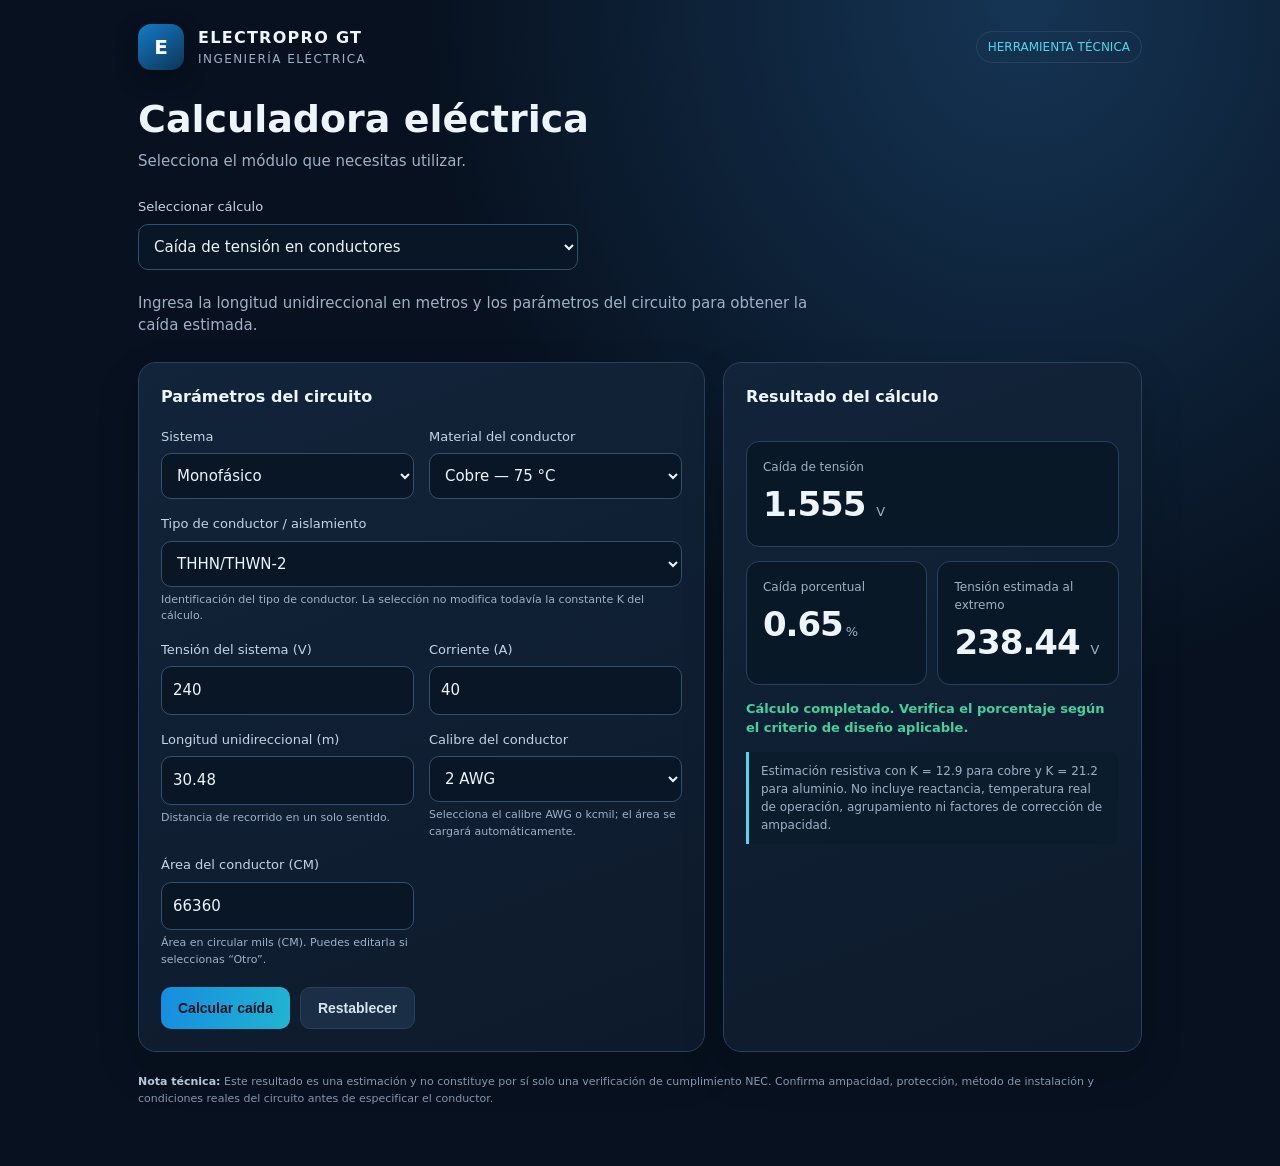
==== web/index.html @ 575836c8 "Add ampacity correction calculator for ambient temperature and conductor grouping" ====
<!doctype html>
<html lang="es">
<head>
<meta charset="utf-8"><meta name="viewport" content="width=device-width,initial-scale=1">
<meta name="theme-color" content="#071426"><meta name="description" content="ElectroPro GT — cálculo de caída de tensión en conductores eléctricos.">
<title>ElectroPro GT | Conductores</title>
<style>
:root{color-scheme:dark;--bg:#07111f;--panel:#101f32;--panel2:#142740;--line:#29415c;--text:#edf4fb;--muted:#9eb1c7;--blue:#35a7ff;--cyan:#55d5e8;--green:#43d19e;--warn:#ffc66d}
*{box-sizing:border-box}body{margin:0;background:radial-gradient(ellipse at 80% 0%,#153454 0%,transparent 42%),var(--bg);color:var(--text);font:15px/1.5 system-ui,-apple-system,Segoe UI,Roboto,Arial,sans-serif}
.wrap{max-width:1040px;margin:auto;padding:24px 18px 48px}.top{display:flex;align-items:center;gap:14px;margin-bottom:28px}.logo{width:46px;height:46px;border-radius:13px;background:linear-gradient(145deg,#147bc4,#0d3559);display:grid;place-items:center;font-weight:900;font-size:20px;color:white;box-shadow:0 8px 25px #0005}.brand{font-weight:800;letter-spacing:.08em;font-size:16px}.subbrand{color:var(--muted);font-size:12px;letter-spacing:.12em}.tag{margin-left:auto;border:1px solid var(--line);border-radius:999px;padding:6px 11px;color:var(--cyan);font-size:12px}
h1{font-size:clamp(27px,4vw,38px);line-height:1.12;margin:0 0 9px}.intro{color:var(--muted);max-width:680px;margin:0 0 25px}.layout{display:grid;grid-template-columns:1.15fr .85fr;gap:18px}.card{background:linear-gradient(160deg,#12243a,#0d1a2b);border:1px solid var(--line);border-radius:18px;padding:22px;box-shadow:0 18px 45px #0002}.card h2{font-size:16px;margin:0 0 18px}.fields{display:grid;grid-template-columns:1fr 1fr;gap:15px}.field{min-width:0}.field.full{grid-column:1/-1}label{display:block;color:#c5d4e4;font-size:13px;margin:0 0 7px}input,select{width:100%;background:#081626;color:var(--text);border:1px solid #34506c;border-radius:10px;padding:12px 11px;font:inherit;outline:none}input:focus,select:focus{border-color:var(--blue);box-shadow:0 0 0 3px #35a7ff22}.hint{font-size:11px;color:var(--muted);margin-top:5px}.actions{display:flex;gap:10px;margin-top:19px;flex-wrap:wrap}button{border:0;border-radius:10px;padding:12px 17px;font-weight:750;font-size:14px;cursor:pointer}.primary{background:linear-gradient(100deg,#168de0,#20b5d1);color:#031321}.secondary{background:#1a2e45;color:#d7e5f3;border:1px solid var(--line)}.result{display:flex;flex-direction:column;gap:14px}.metric{background:#091827;border:1px solid var(--line);border-radius:13px;padding:16px}.metric .k{font-size:12px;color:var(--muted)}.metric .v{font-size:clamp(25px,4vw,34px);font-weight:800;letter-spacing:-.03em;margin-top:3px}.metric .unit{font-size:13px;color:var(--muted);font-weight:500}.split{display:grid;grid-template-columns:1fr 1fr;gap:10px}.note{border-left:3px solid var(--cyan);padding:10px 12px;background:#0b1c2d;border-radius:0 9px 9px 0;color:var(--muted);font-size:12px}.status{font-size:13px;color:var(--green);font-weight:700}.status.warn{color:var(--warn)}.foot{margin-top:22px;color:#8298b0;font-size:11px}.foot strong{color:#b6c9dc}.hidden{display:none}
@media(max-width:760px){.layout{grid-template-columns:1fr}.wrap{padding:18px 14px 36px}.card{padding:18px}.tag{font-size:10px}.fields{gap:12px}}
@media(max-width:420px){.fields{grid-template-columns:1fr}.field.full{grid-column:auto}.tag{display:none}}
</style>
</head>
<body><main class="wrap">
<header class="top"><div class="logo">E</div><div><div class="brand">ELECTROPRO GT</div><div class="subbrand">INGENIERÍA ELÉCTRICA</div></div><div class="tag">HERRAMIENTA TÉCNICA</div></header>
<h1>Calculadora eléctrica</h1><p class="intro">Selecciona el módulo que necesitas utilizar.</p>
<div class="field" style="max-width:440px;margin:0 0 22px"><label for="calculatorMenu">Seleccionar cálculo</label><select id="calculatorMenu"><option value="voltage">Caída de tensión en conductores</option><option value="power">Cálculo de potencia y corriente</option><option value="ampacity">Capacidad de corriente del conductor</option><option value="correction">Corrección de ampacidad</option></select></div>
<div id="voltagePanel">
<p class="intro">Ingresa la longitud unidireccional en metros y los parámetros del circuito para obtener la caída estimada.</p>
<div class="layout">
<section class="card"><h2>Parámetros del circuito</h2>
<div class="fields">
<div class="field"><label for="system">Sistema</label><select id="system"><option value="1">Monofásico</option><option value="3">Trifásico</option></select></div>
<div class="field"><label for="material">Material del conductor</label><select id="material"><option value="12.9">Cobre — 75 °C</option><option value="21.2">Aluminio — 75 °C</option></select></div>
<div class="field full"><label for="conductorType">Tipo de conductor / aislamiento</label><select id="conductorType"><option value="THHN/THWN-2">THHN/THWN-2</option><option value="XHHW-2">XHHW-2</option><option value="RHW-2">RHW-2</option><option value="USE-2">USE-2</option><option value="TW">TW</option><option value="Otro">Otro</option></select><div class="hint">Identificación del tipo de conductor. La selección no modifica todavía la constante K del cálculo.</div></div>
<div class="field"><label for="voltage">Tensión del sistema (V)</label><input id="voltage" type="number" min="1" step="any" value="240"></div>
<div class="field"><label for="current">Corriente (A)</label><input id="current" type="number" min="0" step="any" value="40"></div>
<div class="field"><label for="length">Longitud unidireccional (m)</label><input id="length" type="number" min="0" step="any" value="30.48"><div class="hint">Distancia de recorrido en un solo sentido.</div></div>
<div class="field"><label for="gauge">Calibre del conductor</label><select id="gauge">
<option value="4110">14 AWG</option><option value="6530">12 AWG</option><option value="10380">10 AWG</option><option value="16510">8 AWG</option><option value="26240">6 AWG</option><option value="41740">4 AWG</option><option value="52620">3 AWG</option><option value="66360" selected>2 AWG</option><option value="83690">1 AWG</option><option value="105600">1/0 AWG</option><option value="133100">2/0 AWG</option><option value="167800">3/0 AWG</option><option value="211600">4/0 AWG</option><option value="250000">250 kcmil</option><option value="300000">300 kcmil</option><option value="350000">350 kcmil</option><option value="400000">400 kcmil</option><option value="500000">500 kcmil</option><option value="600000">600 kcmil</option><option value="700000">700 kcmil</option><option value="750000">750 kcmil</option><option value="800000">800 kcmil</option><option value="900000">900 kcmil</option><option value="1000000">1000 kcmil</option><option value="custom">Otro / ingresar área manualmente</option>
</select><div class="hint">Selecciona el calibre AWG o kcmil; el área se cargará automáticamente.</div></div>
<div class="field"><label for="area">Área del conductor (CM)</label><input id="area" type="number" min="1" step="any" value="66360"><div class="hint">Área en circular mils (CM). Puedes editarla si seleccionas “Otro”.</div></div>
</div><div class="actions"><button class="primary" id="calc">Calcular caída</button><button class="secondary" id="reset">Restablecer</button></div>
</section>
<aside class="card result"><h2>Resultado del cálculo</h2>
<div class="metric"><div class="k">Caída de tensión</div><div class="v" id="drop">— <span class="unit">V</span></div></div>
<div class="split"><div class="metric"><div class="k">Caída porcentual</div><div class="v" id="percent">—<span class="unit"> %</span></div></div><div class="metric"><div class="k">Tensión estimada al extremo</div><div class="v" id="endvoltage">— <span class="unit">V</span></div></div></div>
<div id="status" class="status">Ingresa los datos y calcula.</div>
<div class="note">Estimación resistiva con K = 12.9 para cobre y K = 21.2 para aluminio. No incluye reactancia, temperatura real de operación, agrupamiento ni factores de corrección de ampacidad.</div>
</aside></div>
</div>
<section id="powerPanel" class="card hidden" style="margin-top:20px">
<h2>Cálculo de potencia y corriente</h2>
<p class="intro" style="margin:0 0 18px">Calcula la potencia a partir de la corriente disponible o calcula la corriente a partir de la potencia conocida.</p>
<div class="fields">
<div class="field"><label for="pcMode">¿Qué deseas calcular?</label><select id="pcMode"><option value="power">Potencia (conozco la corriente)</option><option value="current">Corriente (conozco la potencia)</option></select></div>
<div class="field"><label for="pcSystem">Tipo de sistema</label><select id="pcSystem"><option value="dc">Corriente continua (DC)</option><option value="1">Monofásico AC</option><option value="3">Trifásico AC</option></select></div>
<div class="field"><label for="pcVoltage">Tensión (V)</label><input id="pcVoltage" type="number" min="0.001" step="any" value="240"></div>
<div class="field" id="pcCurrentField"><label for="pcCurrent">Corriente (A)</label><input id="pcCurrent" type="number" min="0" step="any" value="10"></div>
<div class="field hidden" id="pcPowerField"><label for="pcPower">Potencia activa (kW)</label><input id="pcPower" type="number" min="0" step="any" value="2.4"></div>
<div class="field" id="pcPfField"><label for="pcPf">Factor de potencia (FP)</label><input id="pcPf" type="number" min="0.01" max="1" step="0.01" value="0.90"><div class="hint">Requerido para sistemas de corriente alterna. Rango: 0.01 a 1.00.</div></div>
</div>
<div class="actions"><button class="primary" id="pcCalc">Calcular</button><button class="secondary" id="pcReset">Restablecer</button></div>
<div class="split" style="margin-top:16px">
<div class="metric"><div class="k" id="pcResultLabel">Potencia activa</div><div class="v" id="pcResult">— <span class="unit">kW</span></div></div>
<div class="metric"><div class="k" id="pcSecondaryLabel">Potencia aparente</div><div class="v" id="pcSecondary">— <span class="unit">kVA</span></div></div>
</div>
<div id="pcStatus" class="status">Ingresa los datos y calcula.</div>
<div class="note">Fórmulas: DC: P = V × I. Monofásico AC: P = V × I × FP. Trifásico AC: P = √3 × V × I × FP. Para corriente, se despeja I. En trifásico se utiliza tensión entre líneas. No se considera eficiencia del equipo.</div>
</section>
<section id="ampacityPanel" class="card hidden" style="margin-top:20px">
<h2>Capacidad de corriente del conductor</h2>
<p class="intro" style="margin:0 0 18px">Consulta la ampacidad tabulada según el calibre, material y temperatura nominal del aislamiento.</p>
<div class="fields">
<div class="field"><label for="ampMaterial">Material del conductor</label><select id="ampMaterial"><option value="cu">Cobre</option><option value="al">Aluminio</option></select></div>
<div class="field"><label for="ampGauge">Calibre del conductor</label><select id="ampGauge">
<option value="14">14 AWG</option><option value="12">12 AWG</option><option value="10">10 AWG</option><option value="8">8 AWG</option><option value="6">6 AWG</option><option value="4">4 AWG</option><option value="3">3 AWG</option><option value="2">2 AWG</option><option value="1">1 AWG</option><option value="1/0">1/0 AWG</option><option value="2/0">2/0 AWG</option><option value="3/0">3/0 AWG</option><option value="4/0">4/0 AWG</option><option value="250">250 kcmil</option><option value="300">300 kcmil</option><option value="350">350 kcmil</option><option value="400">400 kcmil</option><option value="500">500 kcmil</option><option value="600">600 kcmil</option><option value="700">700 kcmil</option><option value="750">750 kcmil</option><option value="800">800 kcmil</option><option value="900">900 kcmil</option><option value="1000">1000 kcmil</option>
</select></div>
<div class="field"><label for="ampTemp">Temperatura nominal del conductor</label><select id="ampTemp"><option value="0">60 °C</option><option value="1" selected>75 °C</option><option value="2">90 °C</option></select></div>
</div>
<div class="actions"><button class="primary" id="ampCalc">Consultar capacidad</button><button class="secondary" id="ampReset">Restablecer</button></div>
<div class="split" style="margin-top:16px">
<div class="metric"><div class="k">Capacidad de corriente tabulada</div><div class="v" id="ampResult">— <span class="unit">A</span></div></div>
<div class="metric"><div class="k">Selección consultada</div><div class="v" id="ampSelection" style="font-size:18px">—</div></div>
</div>
<div id="ampStatus" class="status">Selecciona las características del conductor.</div>
<div class="note">Referencia: NEC 2023, Tabla 310.16, condiciones de referencia de 30 °C ambiente, no más de tres conductores portadores de corriente en canalización/cable o enterramiento directo. Los valores son ampacidades tabuladas, no necesariamente la corriente final permitida en la instalación.</div>
<div class="note" style="margin-top:10px">La ampacidad final puede estar limitada por la temperatura de terminales (NEC 110.14(C)), correcciones por temperatura ambiente y agrupamiento (310.15), número de conductores portadores de corriente y reglas específicas del circuito. Para conductores pequeños también aplican restricciones de protección y uso. No uses automáticamente la columna de 90 °C como capacidad final.</div>
</section>
<section id="correctionPanel" class="card hidden" style="margin-top:20px">
<h2>Corrección de capacidad de corriente</h2>
<p class="intro" style="margin:0 0 18px">Calcula la ampacidad corregida por temperatura ambiente y cantidad de conductores portadores de corriente, con verificación del límite de temperatura de terminales.</p>
<div class="fields">
<div class="field"><label for="corrMaterial">Material</label><select id="corrMaterial"><option value="cu">Cobre</option><option value="al">Aluminio</option></select></div>
<div class="field"><label for="corrGauge">Calibre</label><select id="corrGauge">
<option value="14">14 AWG</option><option value="12">12 AWG</option><option value="10">10 AWG</option><option value="8">8 AWG</option><option value="6">6 AWG</option><option value="4">4 AWG</option><option value="3">3 AWG</option><option value="2" selected>2 AWG</option><option value="1">1 AWG</option><option value="1/0">1/0 AWG</option><option value="2/0">2/0 AWG</option><option value="3/0">3/0 AWG</option><option value="4/0">4/0 AWG</option><option value="250">250 kcmil</option><option value="300">300 kcmil</option><option value="350">350 kcmil</option><option value="400">400 kcmil</option><option value="500">500 kcmil</option><option value="600">600 kcmil</option><option value="700">700 kcmil</option><option value="750">750 kcmil</option><option value="800">800 kcmil</option><option value="900">900 kcmil</option><option value="1000">1000 kcmil</option>
</select></div>
<div class="field"><label for="corrInsulation">Temperatura nominal del aislamiento</label><select id="corrInsulation"><option value="0">60 °C</option><option value="1" selected>75 °C</option><option value="2">90 °C</option></select></div>
<div class="field"><label for="corrAmbient">Temperatura ambiente (°C)</label><input id="corrAmbient" type="number" min="-10" max="85" step="1" value="40"><div class="hint">Temperatura del ambiente alrededor de la canalización/cable.</div></div>
<div class="field"><label for="corrConductors">Conductores portadores de corriente</label><select id="corrConductors"><option value="1">1 a 3</option><option value="0.8" selected>4 a 6</option><option value="0.7">7 a 9</option><option value="0.5">10 a 20</option><option value="0.45">21 a 30</option><option value="0.4">31 a 40</option><option value="0.35">41 o más</option></select><div class="hint">No cuentes neutros que cumplan las condiciones para no considerarse portadores de corriente.</div></div>
<div class="field"><label for="corrTerminal">Temperatura nominal de terminales</label><select id="corrTerminal"><option value="0">60 °C</option><option value="1" selected>75 °C</option><option value="2">90 °C</option></select><div class="hint">Confirma la clasificación marcada en el equipo y NEC 110.14(C).</div></div>
</div>
<div class="actions"><button class="primary" id="corrCalc">Calcular corrección</button><button class="secondary" id="corrReset">Restablecer</button></div>
<div class="split" style="margin-top:16px">
<div class="metric"><div class="k">Ampacidad tabulada</div><div class="v" id="corrBase">— <span class="unit">A</span></div></div>
<div class="metric"><div class="k">Factor combinado</div><div class="v" id="corrFactor">—</div></div>
<div class="metric"><div class="k">Ampacidad corregida</div><div class="v" id="corrAdjusted">— <span class="unit">A</span></div></div>
<div class="metric"><div class="k">Límite por terminal</div><div class="v" id="corrTerminalLimit">— <span class="unit">A</span></div></div>
</div>
<div class="metric" style="margin-top:10px"><div class="k">Capacidad final de referencia (menor de los dos límites)</div><div class="v" id="corrFinal">— <span class="unit">A</span></div></div>
<div id="corrStatus" class="status">Ingresa las condiciones de instalación.</div>
<div class="note">Criterio de referencia: NEC 2023, Tabla 310.16, factores de corrección por temperatura ambiente de la Tabla 310.15(B)(1)(1) y factores de ajuste por cantidad de conductores portadores de corriente de 310.15(C)(1). Se aplica ampacidad de la columna seleccionada × factor de temperatura × factor de agrupamiento.</div>
<div class="note" style="margin-top:10px">La capacidad final se limita además por la ampacidad correspondiente a la temperatura de terminales seleccionada. No incluye temperatura de suelo, resistividad térmica, instalación en techo expuesto al sol, bandejas, cables multiconductores especiales, carga continua al 125 %, protección contra sobrecorriente ni excepciones del NEC. Requiere revisión de ingeniería antes de usar en diseño.</div>
</section>
<p class="foot"><strong>Nota técnica:</strong> Este resultado es una estimación y no constituye por sí solo una verificación de cumplimiento NEC. Confirma ampacidad, protección, método de instalación y condiciones reales del circuito antes de especificar el conductor.</p>
</main>
<script>
const $=id=>document.getElementById(id);
function switchCalculator(){
 const selected=$('calculatorMenu').value;
 $('voltagePanel').classList.toggle('hidden',selected!=='voltage');
 $('powerPanel').classList.toggle('hidden',selected!=='power');
 $('ampacityPanel').classList.toggle('hidden',selected!=='ampacity');
 $('correctionPanel').classList.toggle('hidden',selected!=='correction');
}
$('calculatorMenu').addEventListener('change',switchCalculator);
switchCalculator();
function calculate(){
 const system=Number($('system').value),k=Number($('material').value),v=Number($('voltage').value),i=Number($('current').value),m=Number($('length').value),area=Number($('area').value);
 if(![v,i,m,area].every(Number.isFinite)||v<=0||i<0||m<0||area<=0){$('status').textContent='Verifica los datos: tensión y área deben ser mayores que cero; corriente y longitud no pueden ser negativas.';$('status').className='status warn';return}
 const lengthFt=m/0.3048;
 const multiplier=system===1?2:Math.sqrt(3);
 const drop=multiplier*k*i*lengthFt/area;
 const pct=drop/v*100;
 $('drop').innerHTML=drop.toFixed(3)+' <span class="unit">V</span>';
 $('percent').innerHTML=pct.toFixed(2)+'<span class="unit"> %</span>';
 $('endvoltage').innerHTML=(v-drop).toFixed(2)+' <span class="unit">V</span>';
 $('status').textContent=pct>5?'Caída elevada: revisa el diseño y los criterios aplicables.':'Cálculo completado. Verifica el porcentaje según el criterio de diseño aplicable.';
 $('status').className=pct>5?'status warn':'status';
}
$('gauge').addEventListener('change',()=>{const selected=$('gauge').value;if(selected!=='custom')$('area').value=selected;else $('area').focus();calculate()});
function updatePcMode(){
 const mode=$('pcMode').value,dc=$('pcSystem').value==='dc';
 $('pcCurrentField').classList.toggle('hidden',mode==='current');
 $('pcPowerField').classList.toggle('hidden',mode==='power');
 $('pcPfField').classList.toggle('hidden',dc);
 $('pcResultLabel').textContent=mode==='power'?'Potencia activa':'Corriente calculada';
 $('pcSecondaryLabel').textContent=mode==='power'?'Potencia aparente':'Potencia aparente estimada';
}
function calculatePowerCurrent(){
 const mode=$('pcMode').value,sys=$('pcSystem').value,v=Number($('pcVoltage').value),pf=sys==='dc'?1:Number($('pcPf').value);
 const known=Number(mode==='power'?$('pcCurrent').value:$('pcPower').value);
 if(!Number.isFinite(v)||v<=0||!Number.isFinite(known)||known<0||!Number.isFinite(pf)||pf<=0||pf>1){
  $('pcStatus').textContent='Verifica los datos: tensión mayor que cero, valor no negativo y FP entre 0.01 y 1.00.';
  $('pcStatus').className='status warn';return;
 }
 const factor=sys==='dc'?1:(sys==='3'?Math.sqrt(3):1);
 let kw,amps,kva;
 if(mode==='power'){amps=known;kw=factor*v*amps*pf/1000;kva=factor*v*amps/1000;}
 else{kw=known;amps=kw*1000/(factor*v*pf);kva=kw/pf;}
 $('pcResult').innerHTML=(mode==='power'?kw.toFixed(3):amps.toFixed(2))+' <span class="unit">'+(mode==='power'?'kW':'A')+'</span>';
 $('pcSecondary').innerHTML=kva.toFixed(3)+' <span class="unit">kVA</span>';
 $('pcStatus').textContent='Cálculo completado. '+(sys==='3'?'Se utilizó tensión línea a línea.':sys==='dc'?'Cálculo de corriente continua.':'Cálculo monofásico de corriente alterna.');
 $('pcStatus').className='status';
}
$('pcMode').addEventListener('change',updatePcMode);
$('pcSystem').addEventListener('change',updatePcMode);
$('pcCalc').addEventListener('click',calculatePowerCurrent);
$('pcReset').addEventListener('click',()=>{$('pcMode').value='power';$('pcSystem').value='dc';$('pcVoltage').value='240';$('pcCurrent').value='10';$('pcPower').value='2.4';$('pcPf').value='0.90';updatePcMode();calculatePowerCurrent()});
const ampacityTable={
 cu:{
 '14':[15,20,25],'12':[20,25,30],'10':[30,35,40],'8':[40,50,55],'6':[55,65,75],'4':[70,85,95],'3':[85,100,115],'2':[95,115,130],'1':[110,130,150],'1/0':[125,150,170],'2/0':[145,175,195],'3/0':[165,200,225],'4/0':[195,230,260],'250':[215,255,290],'300':[240,285,320],'350':[260,310,350],'400':[280,335,380],'500':[320,380,430],'600':[350,420,475],'700':[385,460,520],'750':[400,475,535],'800':[410,490,555],'900':[435,520,585],'1000':[455,545,615]
 },
 al:{
 '12':[15,20,25],'10':[25,30,35],'8':[30,40,45],'6':[40,50,55],'4':[55,65,75],'3':[65,75,85],'2':[75,90,100],'1':[85,100,115],'1/0':[100,120,135],'2/0':[115,135,150],'3/0':[130,155,175],'4/0':[150,180,205],'250':[170,205,230],'300':[195,230,260],'350':[210,250,280],'400':[225,270,305],'500':[260,310,350],'600':[285,340,385],'700':[310,375,420],'750':[320,385,435],'800':[330,395,445],'900':[355,425,480],'1000':[375,445,500]
 }
};
function calculateAmpacity(){
 const mat=$('ampMaterial').value,gauge=$('ampGauge').value,temp=Number($('ampTemp').value);
 const row=ampacityTable[mat][gauge];
 $('ampSelection').textContent=(mat==='cu'?'Cobre':'Aluminio')+' · '+(gauge==='1000'?'1000 kcmil':gauge==='900'?'900 kcmil':gauge==='800'?'800 kcmil':gauge==='750'?'750 kcmil':gauge==='700'?'700 kcmil':gauge==='600'?'600 kcmil':gauge==='500'?'500 kcmil':gauge==='400'?'400 kcmil':gauge==='350'?'350 kcmil':gauge==='300'?'300 kcmil':gauge==='250'?'250 kcmil':gauge+' AWG')+' · '+[60,75,90][temp]+' °C';
 if(!row){$('ampResult').innerHTML='N/D <span class="unit">A</span>';$('ampStatus').textContent='El calibre seleccionado no está disponible para este material en la tabla. Verifica los tamaños mínimos permitidos.';$('ampStatus').className='status warn';return;}
 $('ampResult').innerHTML=row[temp]+' <span class="unit">A</span>';
 $('ampStatus').textContent='Valor tabulado de referencia. Aplica las limitaciones y factores de corrección correspondientes a la instalación.';
 $('ampStatus').className='status';
}
$('ampCalc').addEventListener('click',calculateAmpacity);
$('ampMaterial').addEventListener('change',calculateAmpacity);
$('ampGauge').addEventListener('change',calculateAmpacity);
$('ampTemp').addEventListener('change',calculateAmpacity);
$('ampReset').addEventListener('click',()=>{$('ampMaterial').value='cu';$('ampGauge').value='2';$('ampTemp').value='1';calculateAmpacity()});
function ambientFactor(celsius,tempIndex){
 const ranges=[
 [-10,10,[1.29,1.20,1.15]],[11,15,[1.22,1.15,1.12]],[16,20,[1.15,1.11,1.08]],
 [21,25,[1.08,1.05,1.04]],[26,30,[1,1,1]],[31,35,[0.91,0.94,0.96]],
 [36,40,[0.82,0.88,0.91]],[41,45,[0.71,0.82,0.87]],[46,50,[0.58,0.75,0.82]],
 [51,55,[0.41,0.67,0.76]],[56,60,[null,0.58,0.71]],[61,65,[null,0.47,0.65]],
 [66,70,[null,0.33,0.58]],[71,75,[null,null,0.50]],[76,80,[null,null,0.41]],[81,85,[null,null,0.29]]
 ];
 const range=ranges.find(r=>celsius>=r[0]&&celsius<=r[1]);
 return range?range[2][tempIndex]:null;
}
function calculateCorrection(){
 const mat=$('corrMaterial').value,gauge=$('corrGauge').value,ins=Number($('corrInsulation').value);
 const terminal=Number($('corrTerminal').value),ambient=Number($('corrAmbient').value),group=Number($('corrConductors').value);
 const row=ampacityTable[mat][gauge],base=row?row[ins]:null,terminalLimit=row?row[terminal]:null;
 const tf=ambientFactor(ambient,ins);
 if(!row||!Number.isFinite(ambient)||ambient < -10||ambient>85||tf===null){
  $('corrStatus').textContent='No hay un factor aplicable para esta combinación. Revisa la temperatura ambiente, aislamiento y calibre.';
  $('corrStatus').className='status warn';return;
 }
 const combined=tf*group,adjusted=base*combined,finalValue=Math.min(adjusted,terminalLimit);
 $('corrBase').innerHTML=base+' <span class="unit">A</span>';
 $('corrFactor').textContent=tf.toFixed(2)+' × '+group.toFixed(2)+' = '+combined.toFixed(3);
 $('corrAdjusted').innerHTML=adjusted.toFixed(1)+' <span class="unit">A</span>';
 $('corrTerminalLimit').innerHTML=terminalLimit+' <span class="unit">A</span>';
 $('corrFinal').innerHTML=finalValue.toFixed(1)+' <span class="unit">A</span>';
 $('corrStatus').textContent=adjusted<=terminalLimit?'La ampacidad corregida es el límite determinante.':'El límite de temperatura de terminales reduce la ampacidad disponible.';
 $('corrStatus').className='status';
}
$('corrCalc').addEventListener('click',calculateCorrection);
['corrMaterial','corrGauge','corrInsulation','corrAmbient','corrConductors','corrTerminal'].forEach(id=>$(id).addEventListener('change',calculateCorrection));
$('corrReset').addEventListener('click',()=>{$('corrMaterial').value='cu';$('corrGauge').value='2';$('corrInsulation').value='1';$('corrAmbient').value='40';$('corrConductors').value='0.8';$('corrTerminal').value='1';calculateCorrection()});
updatePcMode();calculatePowerCurrent();calculateAmpacity();calculateCorrection();
$('calc').addEventListener('click',calculate);
$('reset').addEventListener('click',()=>{ $('system').value='1';$('material').value='12.9';$('conductorType').value='THHN/THWN-2';$('voltage').value='240';$('current').value='40';$('length').value='30.48';$('area').value='66360';calculate()});
calculate();
</script></body></html>
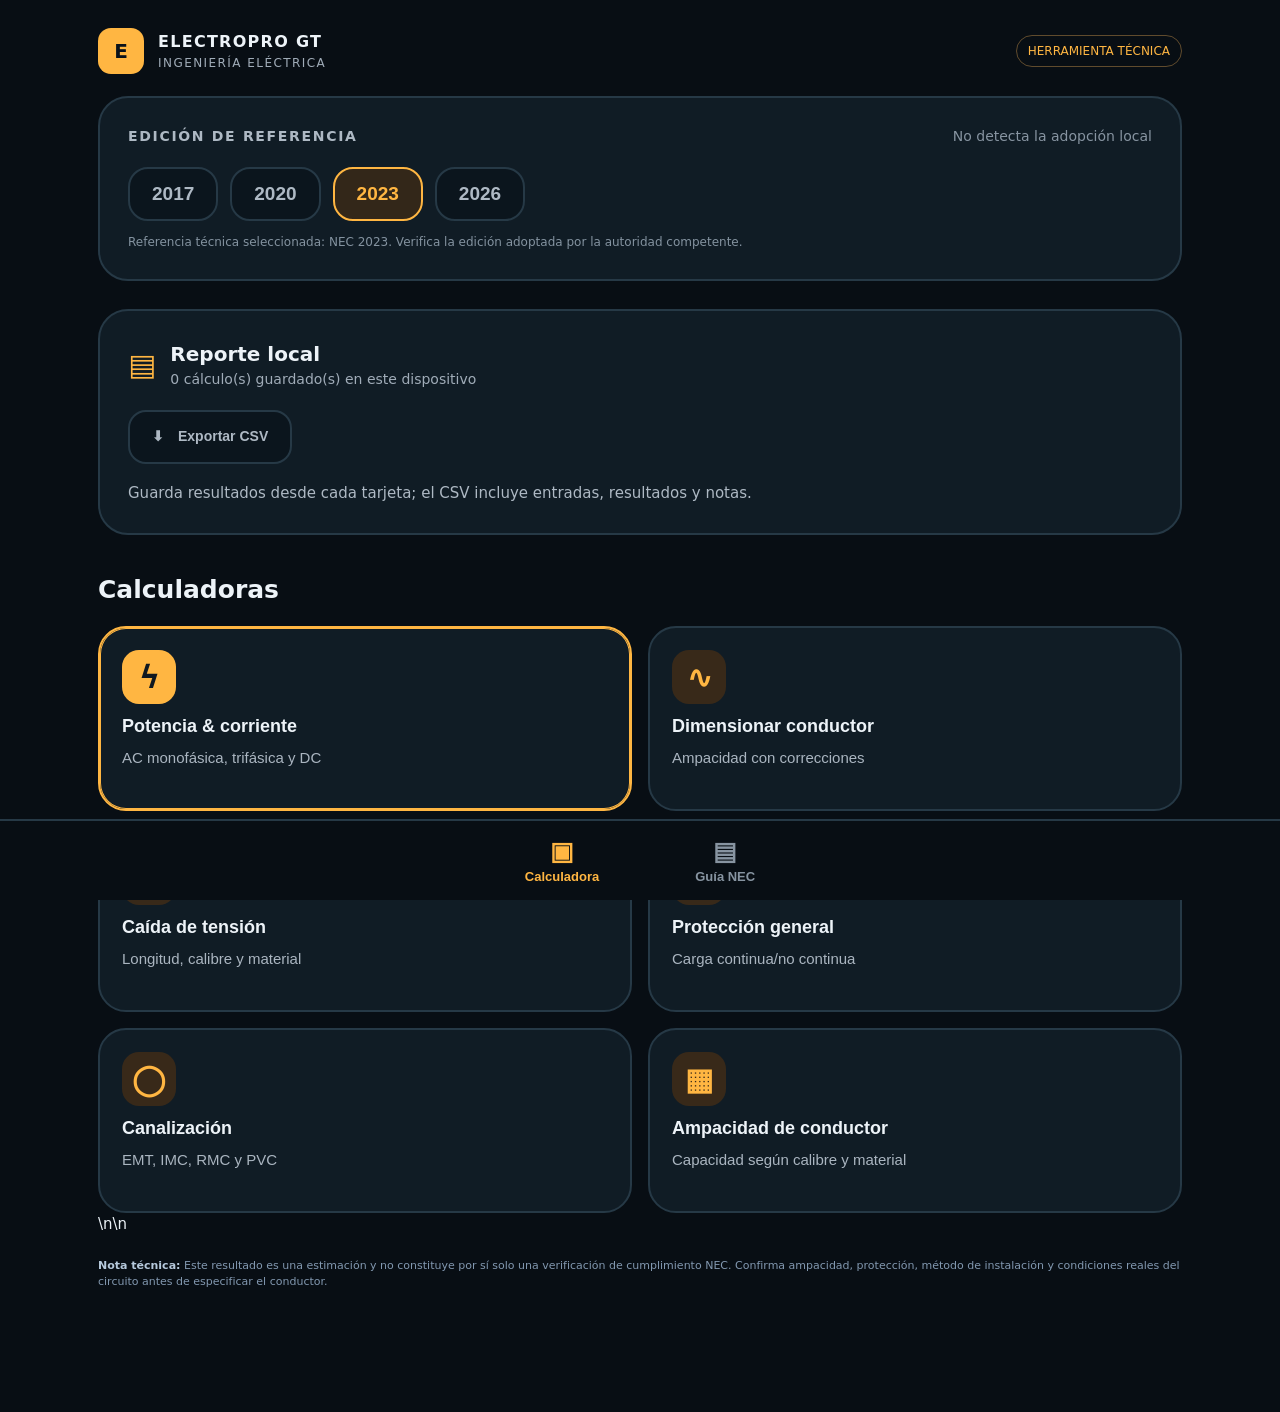
==== commit b1dbbea8: "Redesign ElectroPro GT dashboard to match reference UI" ====
--- a/web/index.html
+++ b/web/index.html
@@ -9,14 +9,76 @@
 *{box-sizing:border-box}body{margin:0;background:radial-gradient(ellipse at 80% 0%,#153454 0%,transparent 42%),var(--bg);color:var(--text);font:15px/1.5 system-ui,-apple-system,Segoe UI,Roboto,Arial,sans-serif}
 .wrap{max-width:1040px;margin:auto;padding:24px 18px 48px}.top{display:flex;align-items:center;gap:14px;margin-bottom:28px}.logo{width:46px;height:46px;border-radius:13px;background:linear-gradient(145deg,#147bc4,#0d3559);display:grid;place-items:center;font-weight:900;font-size:20px;color:white;box-shadow:0 8px 25px #0005}.brand{font-weight:800;letter-spacing:.08em;font-size:16px}.subbrand{color:var(--muted);font-size:12px;letter-spacing:.12em}.tag{margin-left:auto;border:1px solid var(--line);border-radius:999px;padding:6px 11px;color:var(--cyan);font-size:12px}
 h1{font-size:clamp(27px,4vw,38px);line-height:1.12;margin:0 0 9px}.intro{color:var(--muted);max-width:680px;margin:0 0 25px}.layout{display:grid;grid-template-columns:1.15fr .85fr;gap:18px}.card{background:linear-gradient(160deg,#12243a,#0d1a2b);border:1px solid var(--line);border-radius:18px;padding:22px;box-shadow:0 18px 45px #0002}.card h2{font-size:16px;margin:0 0 18px}.fields{display:grid;grid-template-columns:1fr 1fr;gap:15px}.field{min-width:0}.field.full{grid-column:1/-1}label{display:block;color:#c5d4e4;font-size:13px;margin:0 0 7px}input,select{width:100%;background:#081626;color:var(--text);border:1px solid #34506c;border-radius:10px;padding:12px 11px;font:inherit;outline:none}input:focus,select:focus{border-color:var(--blue);box-shadow:0 0 0 3px #35a7ff22}.hint{font-size:11px;color:var(--muted);margin-top:5px}.actions{display:flex;gap:10px;margin-top:19px;flex-wrap:wrap}button{border:0;border-radius:10px;padding:12px 17px;font-weight:750;font-size:14px;cursor:pointer}.primary{background:linear-gradient(100deg,#168de0,#20b5d1);color:#031321}.secondary{background:#1a2e45;color:#d7e5f3;border:1px solid var(--line)}.result{display:flex;flex-direction:column;gap:14px}.metric{background:#091827;border:1px solid var(--line);border-radius:13px;padding:16px}.metric .k{font-size:12px;color:var(--muted)}.metric .v{font-size:clamp(25px,4vw,34px);font-weight:800;letter-spacing:-.03em;margin-top:3px}.metric .unit{font-size:13px;color:var(--muted);font-weight:500}.split{display:grid;grid-template-columns:1fr 1fr;gap:10px}.note{border-left:3px solid var(--cyan);padding:10px 12px;background:#0b1c2d;border-radius:0 9px 9px 0;color:var(--muted);font-size:12px}.status{font-size:13px;color:var(--green);font-weight:700}.status.warn{color:var(--warn)}.foot{margin-top:22px;color:#8298b0;font-size:11px}.foot strong{color:#b6c9dc}.hidden{display:none}
+:root{--bg:#080e14;--panel:#101c25;--panel2:#172630;--line:#263946;--text:#edf3f8;--muted:#a0acb8;--accent:#ffb642;--accent-dark:#382716}
+body{background:#080e14}
+.wrap{max-width:1120px;padding:28px 18px 110px}
+.top{margin-bottom:22px}.logo{background:var(--accent);color:#09111a;box-shadow:none}.tag{color:var(--accent);border-color:#604b2d}
+.reference-card,.report-card{background:#101c25;border:2px solid #263946;border-radius:30px;padding:28px;margin:0 0 28px}
+.reference-head{display:flex;justify-content:space-between;gap:12px;color:#aeb9c4;font-size:14px;letter-spacing:.12em}
+.reference-head span{letter-spacing:0;color:#8794a1}
+.edition-list{display:flex;gap:12px;flex-wrap:wrap;margin-top:20px}
+.edition{background:#0b151d;border:2px solid #263946;color:#aeb9c4;border-radius:20px;padding:14px 22px;font-size:19px}
+.edition.active{border-color:var(--accent);background:#332719;color:var(--accent)}
+.edition-note{font-size:12px;color:#8493a0;margin-top:12px}
+.report-heading{display:flex;align-items:center;gap:14px;font-size:20px}.report-heading>div>div{font-size:14px;color:var(--muted);font-weight:400}
+.report-icon{font-size:30px;color:var(--accent)}.export-btn{margin-top:20px;background:#0b151d;color:#aeb9c4;border:2px solid #263946;border-radius:18px;padding:16px 22px}
+.report-card p{color:#aeb9c4;margin:18px 0 0}
+.section-title{font-size:25px;margin:36px 0 18px}
+.calculator-grid{display:grid;grid-template-columns:repeat(2,minmax(0,1fr));gap:16px}
+.calc-tile{min-height:185px;text-align:left;background:#101c25;border:2px solid #263946;border-radius:28px;padding:22px;display:flex;flex-direction:column;align-items:flex-start;gap:12px;color:var(--text)}
+.calc-tile.selected{border-color:var(--accent);box-shadow:inset 0 0 0 1px var(--accent)}
+.tile-icon{width:54px;height:54px;border-radius:17px;background:#382919;color:var(--accent);display:grid;place-items:center;font-size:30px;font-weight:800}
+.calc-tile.selected .tile-icon{background:var(--accent);color:#101820}
+.calc-tile strong{font-size:18px}.calc-tile>span:last-child{font-size:15px;color:#aab5c0;font-weight:400}
+.workspace-head{display:flex;align-items:center;gap:14px;flex-wrap:wrap;margin:12px 0 18px}.workspace-head span{font-weight:800;font-size:19px;flex:1}.save-result{background:var(--accent);color:#101820}
+.bottom-nav{position:fixed;z-index:20;bottom:0;left:0;right:0;display:flex;justify-content:center;gap:60px;background:#080e14;border-top:2px solid #263946;padding:12px 18px calc(12px + env(safe-area-inset-bottom))}
+.nav-item{background:transparent;color:#8794a1;display:flex;flex-direction:column;align-items:center;gap:3px;padding:4px 18px;font-size:13px}
+.nav-item span{font-size:25px}.nav-item.active{color:var(--accent)}
+.guide-panel{margin-top:16px}.guide-item{padding:15px 4px;border-bottom:1px solid #263946;display:flex;flex-direction:column;gap:4px}.guide-item span{color:var(--muted);font-size:14px}
+#calculatorWorkspace>.card,#calculatorWorkspace>section{margin-top:16px}
+@media(max-width:760px){.wrap{padding:18px 14px 110px}.reference-card,.report-card{padding:22px;border-radius:26px}.calculator-grid{gap:12px}.calc-tile{min-height:170px;padding:18px;border-radius:24px}.calc-tile strong{font-size:16px}.calc-tile>span:last-child{font-size:13px}.reference-head{font-size:12px}.edition{padding:12px 18px}}
+@media(max-width:420px){.calculator-grid{grid-template-columns:repeat(2,minmax(0,1fr))}.calc-tile{min-height:170px;padding:14px}.tile-icon{width:48px;height:48px}.edition-list{gap:8px}.edition{padding:10px 14px;font-size:16px}.workspace-head span{flex-basis:100%}}
 @media(max-width:760px){.layout{grid-template-columns:1fr}.wrap{padding:18px 14px 36px}.card{padding:18px}.tag{font-size:10px}.fields{gap:12px}}
 @media(max-width:420px){.fields{grid-template-columns:1fr}.field.full{grid-column:auto}.tag{display:none}}
 </style>
 </head>
 <body><main class="wrap">
 <header class="top"><div class="logo">E</div><div><div class="brand">ELECTROPRO GT</div><div class="subbrand">INGENIERÍA ELÉCTRICA</div></div><div class="tag">HERRAMIENTA TÉCNICA</div></header>
-<h1>Calculadora eléctrica</h1><p class="intro">Selecciona el módulo que necesitas utilizar.</p>
-<div class="field" style="max-width:440px;margin:0 0 22px"><label for="calculatorMenu">Seleccionar cálculo</label><select id="calculatorMenu"><option value="voltage">Caída de tensión en conductores</option><option value="power">Cálculo de potencia y corriente</option><option value="ampacity">Capacidad de corriente del conductor</option><option value="correction">Corrección de ampacidad</option></select></div>
+<section id="homeDashboard">
+<div class="reference-card">
+<div class="reference-head"><strong>EDICIÓN DE REFERENCIA</strong><span>No detecta la adopción local</span></div>
+<div class="edition-list">
+<button class="edition" data-edition="2017">2017</button><button class="edition" data-edition="2020">2020</button><button class="edition active" data-edition="2023">2023</button><button class="edition" data-edition="2026">2026</button>
+</div>
+<div class="edition-note" id="editionNote">Referencia técnica seleccionada: NEC 2023. Verifica la edición adoptada por la autoridad competente.</div>
+</div>
+<div class="report-card">
+<div class="report-heading"><span class="report-icon">▤</span><div><strong>Reporte local</strong><div id="savedCount">0 cálculo(s) guardado(s) en este dispositivo</div></div></div>
+<button class="export-btn" id="exportCsv">⬇　Exportar CSV</button>
+<p>Guarda resultados desde cada tarjeta; el CSV incluye entradas, resultados y notas.</p>
+</div>
+<h2 class="section-title">Calculadoras</h2>
+<div class="calculator-grid">
+<button class="calc-tile selected" data-panel="power"><span class="tile-icon">ϟ</span><strong>Potencia &amp; corriente</strong><span>AC monofásica, trifásica y DC</span></button>
+<button class="calc-tile" data-panel="correction"><span class="tile-icon">∿</span><strong>Dimensionar conductor</strong><span>Ampacidad con correcciones</span></button>
+<button class="calc-tile" data-panel="voltage"><span class="tile-icon">⌁</span><strong>Caída de tensión</strong><span>Longitud, calibre y material</span></button>
+<button class="calc-tile" data-panel="protection"><span class="tile-icon">⬟</span><strong>Protección general</strong><span>Carga continua/no continua</span></button>
+<button class="calc-tile" data-panel="conduit"><span class="tile-icon">◯</span><strong>Canalización</strong><span>EMT, IMC, RMC y PVC</span></button>
+<button class="calc-tile" data-panel="ampacity"><span class="tile-icon">▦</span><strong>Ampacidad de conductor</strong><span>Capacidad según calibre y material</span></button>
+</div>
+</section>
+<section id="guidePanel" class="card hidden guide-panel">
+<h2>Guía NEC</h2><p class="intro">Referencias técnicas para apoyar la consulta y el diseño eléctrico.</p>
+<div class="guide-item"><strong>Artículo 110</strong><span>Requisitos generales, conexiones y espacios de trabajo.</span></div>
+<div class="guide-item"><strong>Artículo 210</strong><span>Circuitos derivados y protección.</span></div>
+<div class="guide-item"><strong>Artículo 215</strong><span>Alimentadores.</span></div>
+<div class="guide-item"><strong>Artículo 240</strong><span>Protección contra sobrecorriente.</span></div>
+<div class="guide-item"><strong>Artículo 250</strong><span>Puesta a tierra y unión.</span></div>
+<div class="guide-item"><strong>Capítulo 9</strong><span>Tablas de áreas y llenado de canalizaciones.</span></div>
+<p class="note">Esta guía es un índice de consulta, no reproduce el texto normativo. Utiliza una copia legal de la edición NEC aplicable y confirma requisitos locales.</p>
+</section>
+<div id="calculatorWorkspace" class="hidden">
+<div class="workspace-head"><button class="secondary" id="backHome">← Volver a calculadoras</button><span id="workspaceTitle">Calculadora</span><button class="primary save-result" id="saveLocal">Guardar cálculo</button></div>
 <div id="voltagePanel">
 <p class="intro">Ingresa la longitud unidireccional en metros y los parámetros del circuito para obtener la caída estimada.</p>
 <div class="layout">
@@ -104,16 +166,102 @@
 <div class="note">Criterio de referencia: NEC 2023, Tabla 310.16, factores de corrección por temperatura ambiente de la Tabla 310.15(B)(1)(1) y factores de ajuste por cantidad de conductores portadores de corriente de 310.15(C)(1). Se aplica ampacidad de la columna seleccionada × factor de temperatura × factor de agrupamiento.</div>
 <div class="note" style="margin-top:10px">La capacidad final se limita además por la ampacidad correspondiente a la temperatura de terminales seleccionada. No incluye temperatura de suelo, resistividad térmica, instalación en techo expuesto al sol, bandejas, cables multiconductores especiales, carga continua al 125 %, protección contra sobrecorriente ni excepciones del NEC. Requiere revisión de ingeniería antes de usar en diseño.</div>
 </section>
-<p class="foot"><strong>Nota técnica:</strong> Este resultado es una estimación y no constituye por sí solo una verificación de cumplimiento NEC. Confirma ampacidad, protección, método de instalación y condiciones reales del circuito antes de especificar el conductor.</p>
+<section id="protectionPanel" class="card hidden" style="margin-top:20px">
+<h2>Dimensionamiento de protección contra sobrecorriente</h2>
+<p class="intro" style="margin:0 0 18px">Determina una capacidad nominal preliminar de interruptor o fusible a partir de las corrientes de carga continua y no continua.</p>
+<div class="fields">
+<div class="field"><label for="protContinuous">Corriente de carga continua (A)</label><input id="protContinuous" type="number" min="0" step="any" value="0"><div class="hint">Carga prevista para operar durante 3 horas o más.</div></div>
+<div class="field"><label for="protNoncontinuous">Corriente de carga no continua (A)</label><input id="protNoncontinuous" type="number" min="0" step="any" value="40"><div class="hint">Carga que no cumple la definición de carga continua.</div></div>
+<div class="field"><label for="protDevice">Tipo de dispositivo</label><select id="protDevice"><option value="breaker">Interruptor automático</option><option value="fuse">Fusible</option></select></div>
+<div class="field"><label for="protMaterial">Material del conductor</label><select id="protMaterial"><option value="cu">Cobre</option><option value="al">Aluminio</option></select></div>
+<div class="field"><label for="protGauge">Calibre del conductor</label><select id="protGauge"><option value="14">14 AWG</option><option value="12">12 AWG</option><option value="10">10 AWG</option><option value="8">8 AWG</option><option value="6">6 AWG</option><option value="4">4 AWG</option><option value="3">3 AWG</option><option value="2" selected>2 AWG</option><option value="1">1 AWG</option><option value="1/0">1/0 AWG</option><option value="2/0">2/0 AWG</option><option value="3/0">3/0 AWG</option><option value="4/0">4/0 AWG</option><option value="250">250 kcmil</option><option value="300">300 kcmil</option><option value="350">350 kcmil</option><option value="400">400 kcmil</option><option value="500">500 kcmil</option><option value="600">600 kcmil</option><option value="700">700 kcmil</option><option value="750">750 kcmil</option><option value="800">800 kcmil</option><option value="900">900 kcmil</option><option value="1000">1000 kcmil</option></select></div>
+<div class="field"><label for="protInsulation">Temperatura nominal del aislamiento</label><select id="protInsulation"><option value="0">60 °C</option><option value="1" selected>75 °C</option><option value="2">90 °C</option></select></div>
+<div class="field"><label for="protAmbient">Temperatura ambiente (°C)</label><input id="protAmbient" type="number" min="-10" max="85" step="1" value="30"></div>
+<div class="field"><label for="protConductors">Conductores portadores de corriente</label><select id="protConductors"><option value="1">1 a 3</option><option value="0.8">4 a 6</option><option value="0.7">7 a 9</option><option value="0.5">10 a 20</option><option value="0.45">21 a 30</option><option value="0.4">31 a 40</option><option value="0.35">41 o más</option></select></div>
+<div class="field"><label for="protTerminal">Temperatura nominal de terminales</label><select id="protTerminal"><option value="0">60 °C</option><option value="1" selected>75 °C</option><option value="2">90 °C</option></select></div>
+</div>
+<div class="actions"><button class="primary" id="protCalc">Dimensionar protección</button><button class="secondary" id="protReset">Restablecer</button></div>
+<div class="split" style="margin-top:16px">
+<div class="metric"><div class="k">Carga calculada para dimensionamiento</div><div class="v" id="protLoad">— <span class="unit">A</span></div></div>
+<div class="metric"><div class="k">Capacidad nominal comercial sugerida</div><div class="v" id="protRating">— <span class="unit">A</span></div></div>
+</div>
+<div class="metric" style="margin-top:10px"><div class="k">Ampacidad disponible del conductor</div><div class="v" id="protCableAmpacity">— <span class="unit">A</span></div><div id="protCableDetail" style="font-size:12px;color:var(--muted)">Selecciona el conductor y las condiciones.</div></div>\n<div class="metric" style="margin-top:10px"><div class="k">Desglose del cálculo</div><div id="protBreakdown" style="font-size:14px;color:var(--muted)">Ingresa las corrientes para calcular.</div></div>
+<div id="protStatus" class="status">Pendiente de cálculo.</div>
+<div class="note">Criterio general preliminar: corriente de dimensionamiento = 125 % de la carga continua + 100 % de la carga no continua. Se selecciona el siguiente valor nominal normalizado igual o superior conforme a NEC 240.6(A); considerar NEC 210.20(A) para circuitos derivados y 215.3 para alimentadores, según corresponda.</div>
+<div class="note" style="margin-top:10px">No aplica directamente a motores, transformadores, capacitores, circuitos HVAC ni otras cargas con reglas específicas. La ampacidad del cable se estima con NEC 310.16, factores de corrección/ajuste de 310.15 y límite de terminales 110.14(C); la protección debe cumplir NEC 240.4. También verifica corriente de cortocircuito y capacidad interruptiva (110.9 y 110.10), curva de disparo y condiciones reales. La regla del siguiente tamaño de 240.4(B) tiene condiciones y excepciones: no se asume automáticamente.</div>
+</section>
+<section id="conduitPanel" class="card hidden" style="margin-top:20px">
+<h2>Dimensionamiento de canalización</h2>
+<p class="intro" style="margin:0 0 18px">Calcula el área ocupada por los conductores, el porcentaje de llenado y el tamaño comercial mínimo de canalización conforme a NEC Capítulo 9.</p>
+<div class="fields">
+<div class="field"><label for="conduitType">Tipo de canalización</label><select id="conduitType"><option value="emt">EMT</option><option value="pvc40">PVC cédula 40</option><option value="pvc80">PVC cédula 80</option><option value="rnc">RMC (conduit metálico rígido)</option></select></div>
+<div class="field"><label for="conductorIns">Tipo de conductor / aislamiento</label><select id="conductorIns"><option value="thhn">THHN / THWN-2</option><option value="xh">XHHW-2</option><option value="thw">THW / THW-LS</option></select></div>
+<div class="field"><label for="conduitGauge">Calibre del conductor</label><select id="conduitGauge"><option value="14">14 AWG</option><option value="12">12 AWG</option><option value="10">10 AWG</option><option value="8">8 AWG</option><option value="6">6 AWG</option><option value="4">4 AWG</option><option value="3">3 AWG</option><option value="2">2 AWG</option><option value="1">1 AWG</option><option value="1/0">1/0 AWG</option><option value="2/0">2/0 AWG</option><option value="3/0">3/0 AWG</option><option value="4/0">4/0 AWG</option><option value="250">250 kcmil</option><option value="300">300 kcmil</option><option value="350">350 kcmil</option><option value="400">400 kcmil</option><option value="500">500 kcmil</option></select></div>
+<div class="field"><label for="conduitCount">Cantidad de conductores</label><input id="conduitCount" type="number" min="1" max="500" step="1" value="4"><div class="hint">Incluye fases, neutro y conductor de puesta a tierra si va dentro de la canalización.</div></div>
+<div class="field"><label for="conduitMode">Tipo de cálculo</label><select id="conduitMode"><option value="minimum">Encontrar tamaño mínimo</option><option value="check">Verificar tamaño seleccionado</option></select></div>
+<div class="field hidden" id="conduitSizeField"><label for="conduitSize">Tamaño comercial a verificar</label><select id="conduitSize"><option value="0">1/2"</option><option value="1">3/4"</option><option value="2">1"</option><option value="3">1-1/4"</option><option value="4">1-1/2"</option><option value="5">2"</option><option value="6">2-1/2"</option><option value="7">3"</option><option value="8">3-1/2"</option><option value="9">4"</option></select></div>
+</div>
+<div class="actions"><button class="primary" id="conduitCalc">Calcular canalización</button><button class="secondary" id="conduitReset">Restablecer</button></div>
+<div class="split" style="margin-top:16px">
+<div class="metric"><div class="k">Área total de conductores</div><div class="v" id="conduitWireArea">— <span class="unit">in²</span></div></div>
+<div class="metric"><div class="k">Llenado máximo permitido</div><div class="v" id="conduitFillLimit">— <span class="unit">%</span></div></div>
+</div>
+<div class="metric" style="margin-top:10px"><div class="k">Canalización recomendada / verificada</div><div class="v" id="conduitResult">—</div><div class="hint" id="conduitResultDetail">Ingresa los datos y calcula.</div></div>
+<div class="metric" style="margin-top:10px"><div class="k">Porcentaje de ocupación</div><div class="v" id="conduitPercent">— <span class="unit">%</span></div><div class="hint" id="conduitAreaDetail">Área interior disponible: —</div></div>
+<div id="conduitStatus" class="status">Pendiente de cálculo.</div>
+<div class="note">Referencia: NEC 2023, Capítulo 9, Tabla 1 (porcentaje de llenado), Tabla 4 (área interior de canalizaciones) y Tabla 5 (área de conductores aislados). Se incluye el área del aislamiento, no solamente el área de cobre o aluminio.</div>
+<div class="note" style="margin-top:10px">Alcance actual: conductores individuales redondos THHN/THWN-2, XHHW-2 y THW en calibres listados; canalizaciones EMT, PVC cédula 40/80 y RMC de 1/2" a 4". No incluye cables multiconductores, conductores en paralelo con reglas especiales, nipples de 24" o menos, bandejas, ocupación de accesorios ni verificación de radios/tensión de jalado. El llenado no sustituye la revisión de ampacidad y agrupamiento. Verifica los datos de la edición NEC adoptada y las especificaciones del fabricante.</div>
+</section>
+</div>\n<nav class="bottom-nav"><button class="nav-item active" id="navCalc"><span>▣</span>Calculadora</button><button class="nav-item" id="navGuide"><span>▤</span>Guía NEC</button></nav>\n<p class="foot"><strong>Nota técnica:</strong> Este resultado es una estimación y no constituye por sí solo una verificación de cumplimiento NEC. Confirma ampacidad, protección, método de instalación y condiciones reales del circuito antes de especificar el conductor.</p>
 </main>
 <script>
 const $=id=>document.getElementById(id);
+let currentPanel='power';
+const panelNames={power:'Potencia & corriente',correction:'Dimensionar conductor',voltage:'Caída de tensión',protection:'Protección general',conduit:'Canalización',ampacity:'Ampacidad de conductor'};
+const panels=['voltage','power','ampacity','correction','protection','conduit'];
+function showPanel(name){
+ currentPanel=name;
+ $('homeDashboard').classList.add('hidden');$('guidePanel').classList.add('hidden');$('calculatorWorkspace').classList.remove('hidden');
+ panels.forEach(p=>$(p+'Panel').classList.toggle('hidden',p!==name));
+ $('workspaceTitle').textContent=panelNames[name]||'Calculadora';
+ document.querySelectorAll('.calc-tile').forEach(t=>t.classList.toggle('selected',t.dataset.panel===name));
+ $('navCalc').classList.add('active');$('navGuide').classList.remove('active');
+ window.scrollTo({top:0,behavior:'smooth'});
+}
+function showHome(){
+ $('calculatorWorkspace').classList.add('hidden');$('guidePanel').classList.add('hidden');$('homeDashboard').classList.remove('hidden');
+ $('navCalc').classList.add('active');$('navGuide').classList.remove('active');window.scrollTo({top:0,behavior:'smooth'});
+}
+document.querySelectorAll('.calc-tile').forEach(t=>t.addEventListener('click',()=>showPanel(t.dataset.panel)));
+$('backHome').addEventListener('click',showHome);$('navCalc').addEventListener('click',showHome);
+$('navGuide').addEventListener('click',()=>{$('homeDashboard').classList.add('hidden');$('calculatorWorkspace').classList.add('hidden');$('guidePanel').classList.remove('hidden');$('navGuide').classList.add('active');$('navCalc').classList.remove('active');window.scrollTo({top:0,behavior:'smooth'});});
+document.querySelectorAll('.edition').forEach(b=>b.addEventListener('click',()=>{
+ document.querySelectorAll('.edition').forEach(x=>x.classList.remove('active'));b.classList.add('active');
+ $('editionNote').textContent='Edición de referencia seleccionada: NEC '+b.dataset.edition+'. Verifica la adopción local y que las tablas/fórmulas de cada módulo correspondan a esta edición.';
+}));
+function getSaved(){try{return JSON.parse(localStorage.getItem('electropro_reports')||'[]')}catch(e){return []}}
+function refreshSavedCount(){$('savedCount').textContent=getSaved().length+' cálculo(s) guardado(s) en este dispositivo';}
+$('saveLocal').addEventListener('click',()=>{
+ const panel=$(currentPanel+'Panel');
+ const record={fecha:new Date().toLocaleString('es-GT'),modulo:panelNames[currentPanel],edicion:document.querySelector('.edition.active')?.dataset.edition||'2023',resultado:(panel?.innerText||'').replace(/Guardar cálculo/g,'').trim()};
+ const records=getSaved();records.push(record);localStorage.setItem('electropro_reports',JSON.stringify(records));refreshSavedCount();
+ $('saveLocal').textContent='Guardado ✓';setTimeout(()=>$('saveLocal').textContent='Guardar cálculo',1400);
+});
+$('exportCsv').addEventListener('click',()=>{
+ const rows=getSaved();if(!rows.length){alert('Todavía no hay cálculos guardados. Abre una calculadora y pulsa “Guardar cálculo”.');return;}
+ const esc=v=>'"'+String(v??'').replace(/"/g,'""')+'"';
+ const csv=['Fecha,Módulo,Edición,Resultado',...rows.map(r=>[r.fecha,r.modulo,r.edicion,r.resultado].map(esc).join(','))].join('\n');
+ const blob=new Blob(['\ufeff'+csv],{type:'text/csv;charset=utf-8;'}),url=URL.createObjectURL(blob),a=document.createElement('a');a.href=url;a.download='ElectroPro_GT_reporte.csv';a.click();URL.revokeObjectURL(url);
+});
+refreshSavedCount();
 function switchCalculator(){
  const selected=$('calculatorMenu').value;
  $('voltagePanel').classList.toggle('hidden',selected!=='voltage');
  $('powerPanel').classList.toggle('hidden',selected!=='power');
  $('ampacityPanel').classList.toggle('hidden',selected!=='ampacity');
  $('correctionPanel').classList.toggle('hidden',selected!=='correction');
+ $('protectionPanel').classList.toggle('hidden',selected!=='protection');
+ $('conduitPanel').classList.toggle('hidden',selected!=='conduit');
 }
 $('calculatorMenu').addEventListener('change',switchCalculator);
 switchCalculator();
@@ -213,7 +361,79 @@
 $('corrCalc').addEventListener('click',calculateCorrection);
 ['corrMaterial','corrGauge','corrInsulation','corrAmbient','corrConductors','corrTerminal'].forEach(id=>$(id).addEventListener('change',calculateCorrection));
 $('corrReset').addEventListener('click',()=>{$('corrMaterial').value='cu';$('corrGauge').value='2';$('corrInsulation').value='1';$('corrAmbient').value='40';$('corrConductors').value='0.8';$('corrTerminal').value='1';calculateCorrection()});
-updatePcMode();calculatePowerCurrent();calculateAmpacity();calculateCorrection();
+const standardRatings=[1,2,3,4,5,6,10,15,20,25,30,35,40,45,50,60,70,80,90,100,110,125,150,175,200,225,250,300,350,400,450,500,600,700,800,1000,1200,1600,2000,2500,3000,4000,5000,6000];
+function calculateProtection(){
+ const cont=Number($('protContinuous').value),noncont=Number($('protNoncontinuous').value);
+ const mat=$('protMaterial').value,gauge=$('protGauge').value,ins=Number($('protInsulation').value),term=Number($('protTerminal').value);
+ const ambient=Number($('protAmbient').value),group=Number($('protConductors').value);
+ if(!Number.isFinite(cont)||!Number.isFinite(noncont)||cont<0||noncont<0||cont+noncont<=0||!Number.isFinite(ambient)||ambient < -10||ambient>85){
+  $('protStatus').textContent='Ingresa corrientes válidas y una temperatura ambiente entre -10 y 85 °C.';$('protStatus').className='status warn';return;
+ }
+ const row=ampacityTable[mat][gauge],tf=ambientFactor(ambient,ins);
+ if(!row||tf===null){$('protStatus').textContent='No existe ampacidad/factor disponible para esta combinación. Revisa material, calibre y temperatura.';$('protStatus').className='status warn';return;}
+ const base=row[ins],terminalLimit=row[term],adjusted=base*tf*group,allowable=Math.min(adjusted,terminalLimit);
+ const required=cont*1.25+noncont;
+ let conductorLimit=allowable,extra='';
+ if(mat==='cu'&&gauge==='14'){conductorLimit=Math.min(conductorLimit,15);extra=' Se aplicó límite general de 15 A para #14 Cu (NEC 240.4(D)).';}
+ if(mat==='cu'&&gauge==='12'){conductorLimit=Math.min(conductorLimit,20);extra=' Se aplicó límite general de 20 A para #12 Cu (NEC 240.4(D)).';}
+ if(mat==='cu'&&gauge==='10'){conductorLimit=Math.min(conductorLimit,30);extra=' Se aplicó límite general de 30 A para #10 Cu (NEC 240.4(D)).';}
+ const rating=standardRatings.find(x=>x>=required);
+ const feasible=rating!==undefined&&rating<=conductorLimit;
+ $('protLoad').innerHTML=required.toFixed(2)+' <span class="unit">A</span>';
+ $('protCableAmpacity').innerHTML=conductorLimit.toFixed(1)+' <span class="unit">A</span>';
+ $('protCableDetail').textContent=(mat==='cu'?'Cobre':'Aluminio')+' · '+gauge+(Number(gauge)>=250?' kcmil':' AWG')+' · '+[60,75,90][ins]+' °C; factor temperatura '+tf.toFixed(2)+'; agrupamiento '+group.toFixed(2)+'; límite terminal '+terminalLimit+' A.'+extra;
+ $('protRating').innerHTML=feasible?rating+' <span class="unit">A</span>':'No compatible';
+ $('protBreakdown').textContent='( '+cont.toFixed(2)+' A × 1.25 ) + '+noncont.toFixed(2)+' A = '+required.toFixed(2)+' A. Ampacidad calculada del conductor: '+conductorLimit.toFixed(1)+' A.';
+ let msg;
+ let warn=false;
+ if(!rating){msg='La corriente calculada excede los valores nominales disponibles en esta herramienta.';warn=true;}
+ else if(!feasible){msg='NO SE PUEDE VALIDAR: la protección requerida sería '+rating+' A y supera la ampacidad disponible del conductor ('+conductorLimit.toFixed(1)+' A). Aumenta el calibre o revisa el diseño y las reglas aplicables.';warn=true;}
+ else {msg='La protección de '+rating+' A no supera la ampacidad calculada del conductor. Selección preliminar; falta verificar aplicación, cortocircuito y coordinación.';warn=true;}
+ $('protStatus').textContent=msg;$('protStatus').className=warn?'status warn':'status';
+}
+$('protCalc').addEventListener('click',calculateProtection);
+$('protReset').addEventListener('click',()=>{$('protContinuous').value='0';$('protNoncontinuous').value='40';$('protDevice').value='breaker';$('protMaterial').value='cu';$('protGauge').value='2';$('protInsulation').value='1';$('protAmbient').value='30';$('protConductors').value='1';$('protTerminal').value='1';calculateProtection()});
+['protContinuous','protNoncontinuous','protDevice','protMaterial','protGauge','protInsulation','protAmbient','protConductors','protTerminal'].forEach(id=>$(id).addEventListener('change',calculateProtection));
+const conduitAreas={
+ emt:[0.304,0.533,0.864,1.496,2.036,3.356,5.858,8.846,11.545,14.753],
+ pvc40:[0.285,0.508,0.832,1.453,1.986,3.291,4.695,7.268,9.737,12.554],
+ pvc80:[0.217,0.409,0.688,1.237,1.711,2.874,4.119,6.442,8.688,11.258],
+ rnc:[0.314,0.549,0.887,1.526,2.071,3.408,4.866,7.499,10.010,12.882]
+};
+const conduitSizes=['1/2"','3/4"','1"','1-1/4"','1-1/2"','2"','2-1/2"','3"','3-1/2"','4"'];
+const wireAreas={
+ thhn:{'14':0.0097,'12':0.0133,'10':0.0211,'8':0.0366,'6':0.0507,'4':0.0824,'3':0.0973,'2':0.1158,'1':0.1562,'1/0':0.1855,'2/0':0.2223,'3/0':0.2679,'4/0':0.3237,'250':0.3970,'300':0.4608,'350':0.5242,'400':0.5863,'500':0.7073},
+ xh:{'14':0.0139,'12':0.0181,'10':0.0243,'8':0.0437,'6':0.0590,'4':0.0814,'3':0.0962,'2':0.1146,'1':0.1534,'1/0':0.1825,'2/0':0.2190,'3/0':0.2642,'4/0':0.3197,'250':0.3904,'300':0.4536,'350':0.5164,'400':0.5782,'500':0.6984},
+ thw:{'14':0.0139,'12':0.0181,'10':0.0243,'8':0.0437,'6':0.0726,'4':0.0973,'3':0.1144,'2':0.1333,'1':0.1673,'1/0':0.2223,'2/0':0.2624,'3/0':0.3128,'4/0':0.3718,'250':0.4596,'300':0.5278,'350':0.5987,'400':0.6663,'500':0.7901}
+};
+function updateConduitMode(){$('conduitSizeField').classList.toggle('hidden',$('conduitMode').value!=='check');}
+$('conduitMode').addEventListener('change',updateConduitMode);
+function calculateConduit(){
+ const type=$('conduitType').value,ins=$('conductorIns').value,gauge=$('conduitGauge').value,count=Number($('conduitCount').value);
+ if(!Number.isInteger(count)||count<1||count>500||!wireAreas[ins][gauge]){
+  $('conduitStatus').textContent='Verifica la cantidad (1 a 500) y el calibre seleccionado.';$('conduitStatus').className='status warn';return;
+ }
+ const fill=count===1?0.53:count===2?0.31:0.40;
+ const oneArea=wireAreas[ins][gauge],total=oneArea*count,capacity=conduitAreas[type].map(a=>a*fill);
+ const mode=$('conduitMode').value;
+ let idx;
+ if(mode==='minimum')idx=capacity.findIndex(a=>a+1e-9>=total);
+ else idx=Number($('conduitSize').value);
+ if(idx<0||idx>=capacity.length){$('conduitWireArea').innerHTML=total.toFixed(4)+' <span class="unit">in²</span>';$('conduitFillLimit').innerHTML=(fill*100).toFixed(0)+' <span class="unit">%</span>';$('conduitResult').textContent='Mayor a 4"';$('conduitResultDetail').textContent='No existe tamaño suficiente entre los tamaños disponibles (1/2" a 4").';$('conduitPercent').innerHTML='— <span class="unit">%</span>';$('conduitAreaDetail').textContent='';$('conduitStatus').textContent='Aumenta el rango de canalización o divide los conductores en más de una tubería.';$('conduitStatus').className='status warn';return;}
+ const inside=conduitAreas[type][idx],pct=total/inside*100,ok=pct<=fill*100+1e-8;
+ $('conduitWireArea').innerHTML=total.toFixed(4)+' <span class="unit">in²</span>';
+ $('conduitFillLimit').innerHTML=(fill*100).toFixed(0)+' <span class="unit">%</span>';
+ $('conduitResult').textContent=conduitSizes[idx]+' '+({emt:'EMT',pvc40:'PVC cédula 40',pvc80:'PVC cédula 80',rnc:'RMC'}[type]);
+ $('conduitResultDetail').textContent=mode==='minimum'?'Tamaño mínimo calculado para el llenado permitido.':'Tamaño seleccionado para verificación.';
+ $('conduitPercent').innerHTML=pct.toFixed(1)+' <span class="unit">%</span>';
+ $('conduitAreaDetail').textContent='Área interior: '+inside.toFixed(3)+' in² · Área máxima permitida: '+capacity[idx].toFixed(3)+' in².';
+ if(ok){$('conduitStatus').textContent='Cumple el límite de llenado para esta cantidad de conductores. Revisa las demás condiciones de instalación.';$('conduitStatus').className='status';}
+ else{$('conduitStatus').textContent='NO CUMPLE: el llenado calculado excede el '+(fill*100).toFixed(0)+' % permitido. Selecciona una canalización mayor.';$('conduitStatus').className='status warn';}
+}
+$('conduitCalc').addEventListener('click',calculateConduit);
+$('conduitReset').addEventListener('click',()=>{$('conduitType').value='emt';$('conductorIns').value='thhn';$('conduitGauge').value='12';$('conduitCount').value='4';$('conduitMode').value='minimum';$('conduitSize').value='0';updateConduitMode();calculateConduit()});
+['conduitType','conductorIns','conduitGauge','conduitCount','conduitSize'].forEach(id=>$(id).addEventListener('change',calculateConduit));
+updatePcMode();calculatePowerCurrent();calculateAmpacity();calculateCorrection();calculateProtection();updateConduitMode();calculateConduit();
 $('calc').addEventListener('click',calculate);
 $('reset').addEventListener('click',()=>{ $('system').value='1';$('material').value='12.9';$('conductorType').value='THHN/THWN-2';$('voltage').value='240';$('current').value='40';$('length').value='30.48';$('area').value='66360';calculate()});
 calculate();
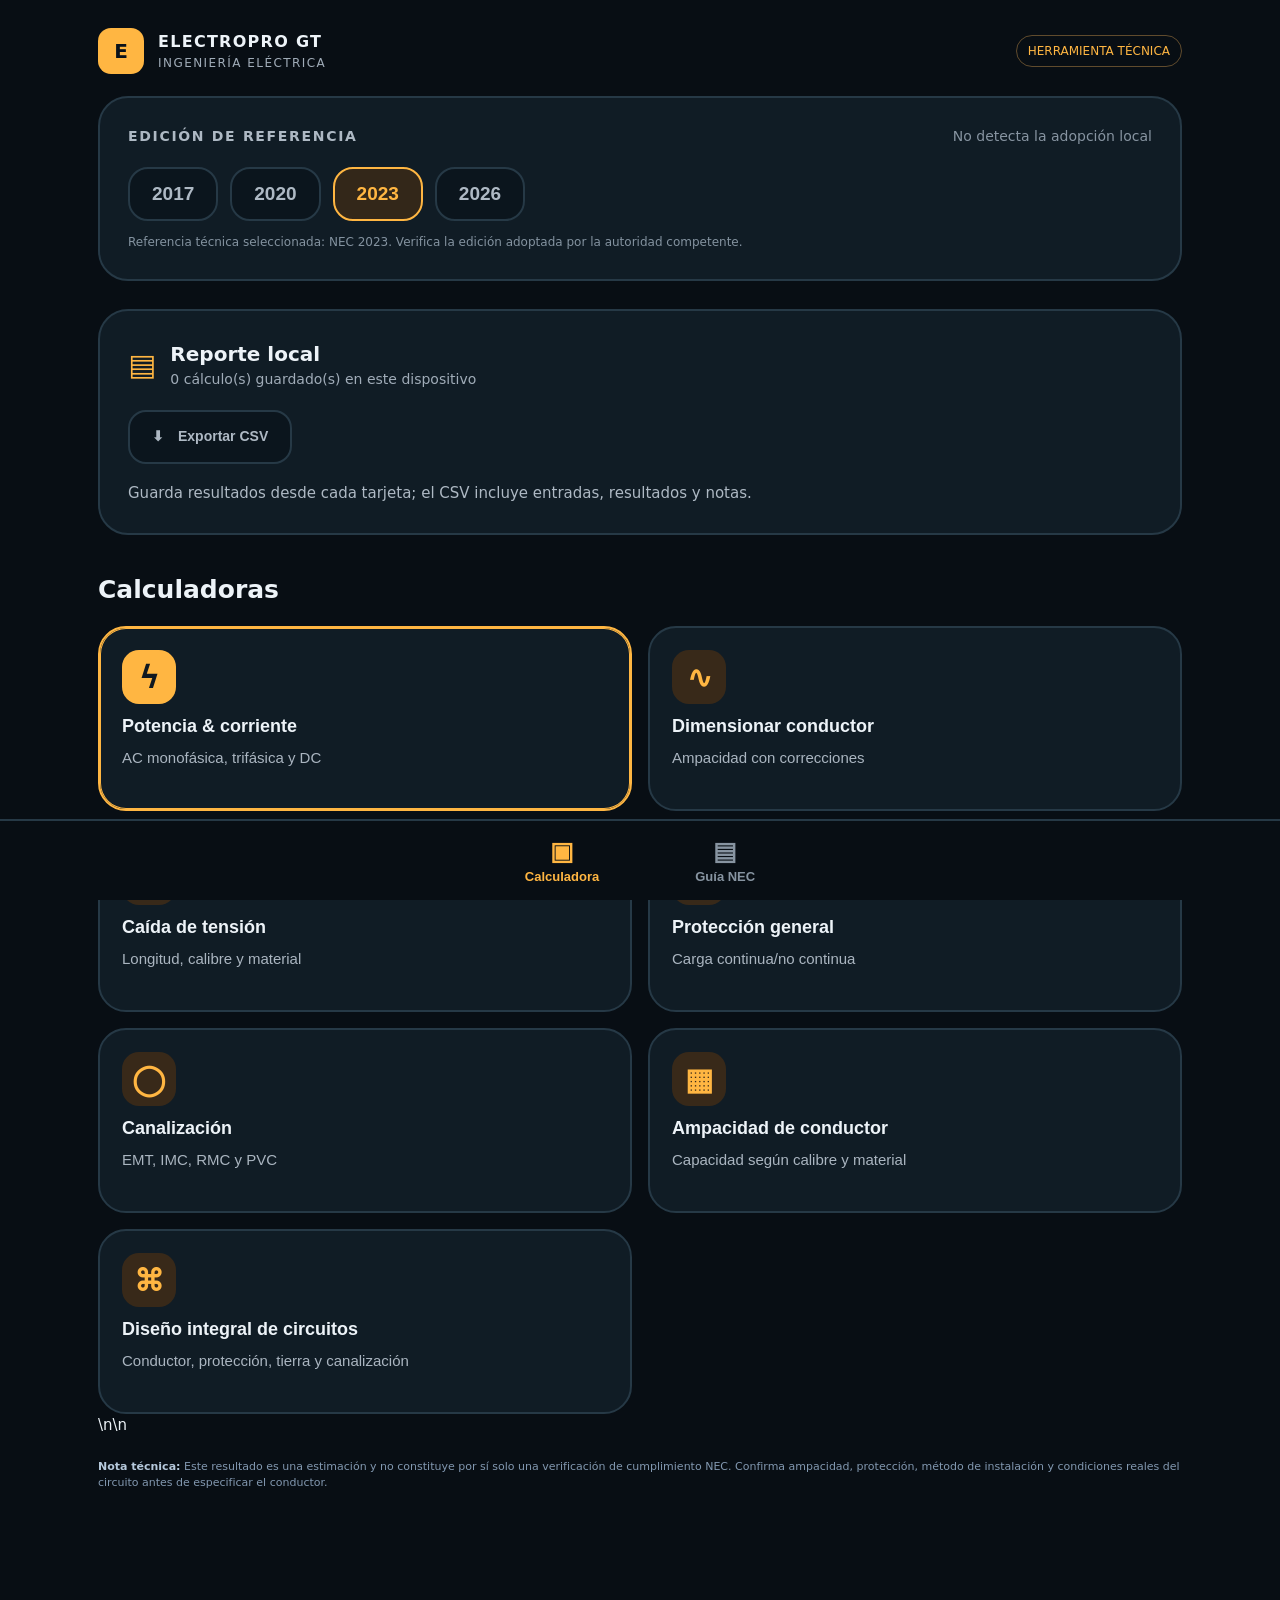
==== commit 73dea071: "Add integrated circuit sizing module" ====
--- a/web/index.html
+++ b/web/index.html
@@ -30,6 +30,9 @@
 .tile-icon{width:54px;height:54px;border-radius:17px;background:#382919;color:var(--accent);display:grid;place-items:center;font-size:30px;font-weight:800}
 .calc-tile.selected .tile-icon{background:var(--accent);color:#101820}
 .calc-tile strong{font-size:18px}.calc-tile>span:last-child{font-size:15px;color:#aab5c0;font-weight:400}
+.conduit-row{display:grid;grid-template-columns:1.1fr 1.2fr .8fr auto;gap:10px;align-items:end;padding:12px;background:#0b151d;border:1px solid #263946;border-radius:14px;margin-top:10px}
+.conduit-row label{font-size:12px}.conduit-row button{padding:10px 13px}.conduit-rows{width:100%}
+@media(max-width:520px){.conduit-row{grid-template-columns:1fr 1fr}.conduit-row .field:first-child{grid-column:1/-1}}
 .workspace-head{display:flex;align-items:center;gap:14px;flex-wrap:wrap;margin:12px 0 18px}.workspace-head span{font-weight:800;font-size:19px;flex:1}.save-result{background:var(--accent);color:#101820}
 .bottom-nav{position:fixed;z-index:20;bottom:0;left:0;right:0;display:flex;justify-content:center;gap:60px;background:#080e14;border-top:2px solid #263946;padding:12px 18px calc(12px + env(safe-area-inset-bottom))}
 .nav-item{background:transparent;color:#8794a1;display:flex;flex-direction:column;align-items:center;gap:3px;padding:4px 18px;font-size:13px}
@@ -65,6 +68,7 @@
 <button class="calc-tile" data-panel="protection"><span class="tile-icon">⬟</span><strong>Protección general</strong><span>Carga continua/no continua</span></button>
 <button class="calc-tile" data-panel="conduit"><span class="tile-icon">◯</span><strong>Canalización</strong><span>EMT, IMC, RMC y PVC</span></button>
 <button class="calc-tile" data-panel="ampacity"><span class="tile-icon">▦</span><strong>Ampacidad de conductor</strong><span>Capacidad según calibre y material</span></button>
+<button class="calc-tile" data-panel="integral"><span class="tile-icon">⌘</span><strong>Diseño integral de circuitos</strong><span>Conductor, protección, tierra y canalización</span></button>
 </div>
 </section>
 <section id="guidePanel" class="card hidden guide-panel">
@@ -195,9 +199,7 @@
 <p class="intro" style="margin:0 0 18px">Calcula el área ocupada por los conductores, el porcentaje de llenado y el tamaño comercial mínimo de canalización conforme a NEC Capítulo 9.</p>
 <div class="fields">
 <div class="field"><label for="conduitType">Tipo de canalización</label><select id="conduitType"><option value="emt">EMT</option><option value="pvc40">PVC cédula 40</option><option value="pvc80">PVC cédula 80</option><option value="rnc">RMC (conduit metálico rígido)</option></select></div>
-<div class="field"><label for="conductorIns">Tipo de conductor / aislamiento</label><select id="conductorIns"><option value="thhn">THHN / THWN-2</option><option value="xh">XHHW-2</option><option value="thw">THW / THW-LS</option></select></div>
-<div class="field"><label for="conduitGauge">Calibre del conductor</label><select id="conduitGauge"><option value="14">14 AWG</option><option value="12">12 AWG</option><option value="10">10 AWG</option><option value="8">8 AWG</option><option value="6">6 AWG</option><option value="4">4 AWG</option><option value="3">3 AWG</option><option value="2">2 AWG</option><option value="1">1 AWG</option><option value="1/0">1/0 AWG</option><option value="2/0">2/0 AWG</option><option value="3/0">3/0 AWG</option><option value="4/0">4/0 AWG</option><option value="250">250 kcmil</option><option value="300">300 kcmil</option><option value="350">350 kcmil</option><option value="400">400 kcmil</option><option value="500">500 kcmil</option></select></div>
-<div class="field"><label for="conduitCount">Cantidad de conductores</label><input id="conduitCount" type="number" min="1" max="500" step="1" value="4"><div class="hint">Incluye fases, neutro y conductor de puesta a tierra si va dentro de la canalización.</div></div>
+<div class="field full"><label>Conductores que se instalarán</label><div class="hint">Agrega una fila por cada tipo y calibre distinto. La cantidad corresponde al número de conductores de ese calibre.</div><div id="conduitRows" class="conduit-rows"></div><button type="button" class="secondary" id="addConduitRow" style="margin-top:10px">＋ Agregar calibre</button></div>
 <div class="field"><label for="conduitMode">Tipo de cálculo</label><select id="conduitMode"><option value="minimum">Encontrar tamaño mínimo</option><option value="check">Verificar tamaño seleccionado</option></select></div>
 <div class="field hidden" id="conduitSizeField"><label for="conduitSize">Tamaño comercial a verificar</label><select id="conduitSize"><option value="0">1/2"</option><option value="1">3/4"</option><option value="2">1"</option><option value="3">1-1/4"</option><option value="4">1-1/2"</option><option value="5">2"</option><option value="6">2-1/2"</option><option value="7">3"</option><option value="8">3-1/2"</option><option value="9">4"</option></select></div>
 </div>
@@ -212,13 +214,50 @@
 <div class="note">Referencia: NEC 2023, Capítulo 9, Tabla 1 (porcentaje de llenado), Tabla 4 (área interior de canalizaciones) y Tabla 5 (área de conductores aislados). Se incluye el área del aislamiento, no solamente el área de cobre o aluminio.</div>
 <div class="note" style="margin-top:10px">Alcance actual: conductores individuales redondos THHN/THWN-2, XHHW-2 y THW en calibres listados; canalizaciones EMT, PVC cédula 40/80 y RMC de 1/2" a 4". No incluye cables multiconductores, conductores en paralelo con reglas especiales, nipples de 24" o menos, bandejas, ocupación de accesorios ni verificación de radios/tensión de jalado. El llenado no sustituye la revisión de ampacidad y agrupamiento. Verifica los datos de la edición NEC adoptada y las especificaciones del fabricante.</div>
 </section>
-</div>\n<nav class="bottom-nav"><button class="nav-item active" id="navCalc"><span>▣</span>Calculadora</button><button class="nav-item" id="navGuide"><span>▤</span>Guía NEC</button></nav>\n<p class="foot"><strong>Nota técnica:</strong> Este resultado es una estimación y no constituye por sí solo una verificación de cumplimiento NEC. Confirma ampacidad, protección, método de instalación y condiciones reales del circuito antes de especificar el conductor.</p>
+</div>\n<nav class="bottom-nav"><button class="nav-item active" id="navCalc"><span>▣</span>Calculadora</button><button class="nav-item" id="navGuide"><span>▤</span>Guía NEC</button></nav>\n<section id="integralPanel" class="card hidden" style="margin-top:20px">
+<h2>Diseño integral de circuitos</h2>
+<p class="intro" style="margin:0 0 18px">Ingresa los datos de un circuito. Se propone conductor por caída de tensión y ampacidad, protección, conductor de puesta a tierra y canalización.</p>
+<div class="fields">
+<div class="field full"><label for="intDescription">Descripción del circuito</label><input id="intDescription" type="text" maxlength="120" placeholder="Ej. Alimentador tablero T-01"></div>
+<div class="field"><label for="intLength">Longitud unidireccional (m)</label><input id="intLength" type="number" min="0.1" step="any" value="30"></div>
+<div class="field"><label for="intVoltage">Tensión (V)</label><input id="intVoltage" type="number" min="1" step="any" value="208"></div>
+<div class="field"><label for="intSystem">Sistema</label><select id="intSystem"><option value="1">Monofásico</option><option value="3" selected>Trifásico</option><option value="dc">Corriente continua (DC)</option></select></div>
+<div class="field"><label for="intInputMode">Dato de carga disponible</label><select id="intInputMode"><option value="power">Potencia (kW)</option><option value="current">Corriente (A)</option></select></div>
+<div class="field"><label for="intPower">Potencia activa (kW)</label><input id="intPower" type="number" min="0.001" step="any" value="15"></div>
+<div class="field hidden" id="intCurrentField"><label for="intCurrent">Corriente de carga (A)</label><input id="intCurrent" type="number" min="0.001" step="any" value="50"></div>
+<div class="field"><label for="intPf">Factor de potencia</label><input id="intPf" type="number" min="0.01" max="1" step="0.01" value="0.90"></div>
+<div class="field"><label for="intLoadType">Tipo de carga</label><select id="intLoadType"><option value="noncontinuous">No continua</option><option value="continuous">Continua (3 horas o más)</option></select></div>
+<div class="field"><label for="intMaterial">Material del conductor</label><select id="intMaterial"><option value="cu">Cobre</option><option value="al">Aluminio</option></select></div>
+<div class="field"><label for="intInsulation">Aislamiento / temperatura</label><select id="intInsulation"><option value="0">60 °C</option><option value="1" selected>75 °C</option><option value="2">90 °C</option></select></div>
+<div class="field"><label for="intAmbient">Temperatura ambiente (°C)</label><input id="intAmbient" type="number" min="-10" max="85" value="30"></div>
+<div class="field"><label for="intConductors">Conductores portadores de corriente</label><select id="intConductors"><option value="1">1 a 3</option><option value="0.8">4 a 6</option><option value="0.7">7 a 9</option><option value="0.5">10 a 20</option><option value="0.45">21 a 30</option><option value="0.4">31 a 40</option><option value="0.35">41 o más</option></select></div>
+<div class="field"><label for="intTerminal">Temperatura nominal de terminales</label><select id="intTerminal"><option value="0">60 °C</option><option value="1" selected>75 °C</option><option value="2">90 °C</option></select></div>
+<div class="field"><label for="intDropLimit">Caída máxima objetivo (%)</label><input id="intDropLimit" type="number" min="0.1" max="10" step="0.1" value="3"></div>
+<div class="field"><label for="intConduit">Tipo de canalización</label><select id="intConduit"><option value="emt">EMT</option><option value="pvc40">PVC cédula 40</option><option value="pvc80">PVC cédula 80</option><option value="rnc">RMC</option></select></div>
+<div class="field"><label for="intNeutral">Neutro dentro de canalización</label><select id="intNeutral"><option value="yes">Sí</option><option value="no">No</option></select></div>
+</div>
+<div class="actions"><button class="primary" id="intCalc">Dimensionar circuito</button><button class="secondary" id="intReset">Restablecer</button></div>
+<div id="intStatus" class="status" style="margin-top:16px">Ingresa los datos para dimensionar el circuito.</div>
+<div class="split" style="margin-top:16px">
+<div class="metric"><div class="k">Corriente calculada</div><div class="v" id="intResultCurrent">— <span class="unit">A</span></div></div>
+<div class="metric"><div class="k">Corriente de diseño</div><div class="v" id="intDesignCurrent">— <span class="unit">A</span></div></div>
+<div class="metric"><div class="k">Conductor de fase seleccionado</div><div class="v" id="intPhaseGauge">—</div><div class="hint" id="intPhaseDetail"></div></div>
+<div class="metric"><div class="k">Caída de tensión estimada</div><div class="v" id="intDrop">— <span class="unit">%</span></div><div class="hint" id="intDropDetail"></div></div>
+<div class="metric"><div class="k">Protección preliminar</div><div class="v" id="intProtection">—</div><div class="hint" id="intProtectionDetail"></div></div>
+<div class="metric"><div class="k">Conductor de tierra física (PE)</div><div class="v" id="intGround">—</div><div class="hint" id="intGroundDetail">Según NEC 250.122, en función de la protección.</div></div>
+<div class="metric"><div class="k">Canalización recomendada</div><div class="v" id="intConduitResult">—</div><div class="hint" id="intConduitDetail"></div></div>
+</div>
+<div class="metric" style="margin-top:10px"><div class="k">Resumen de conductores y criterios</div><div id="intSummary" style="font-size:13px;color:var(--muted);white-space:pre-line">Pendiente de cálculo.</div></div>
+<div class="note" style="margin-top:12px">Criterios de referencia: caída de tensión resistiva con K=12.9 Cu / 21.2 Al; ampacidad NEC 310.16 con corrección por temperatura y agrupamiento y límite de terminales 110.14(C); protección preliminar NEC 210.20(A), 215.3 y 240.6(A); conductor de puesta a tierra de equipos NEC 250.122; llenado NEC Capítulo 9. El calibre de fase se selecciona para cumplir simultáneamente caída objetivo y ampacidad disponible.</div>
+<div class="note" style="margin-top:10px">Este dimensionamiento es una propuesta preliminar para circuitos generales. No sustituye cálculos específicos de motores, transformadores, HVAC, cargas no lineales, conductores en paralelo, coordinación selectiva, cortocircuito, capacidad interruptiva, caída transitoria, demanda, neutro por armónicos, ni reglas especiales. La selección final requiere verificar condiciones reales, método de instalación, terminales, excepciones del NEC y normativa local. El conductor PE se dimensiona por la protección seleccionada; si los conductores aumentan por caída de tensión, revisa también el ajuste proporcional de 250.122(B).</div>
+</section>
+<p class="foot"><strong>Nota técnica:</strong> Este resultado es una estimación y no constituye por sí solo una verificación de cumplimiento NEC. Confirma ampacidad, protección, método de instalación y condiciones reales del circuito antes de especificar el conductor.</p>
 </main>
 <script>
 const $=id=>document.getElementById(id);
 let currentPanel='power';
-const panelNames={power:'Potencia & corriente',correction:'Dimensionar conductor',voltage:'Caída de tensión',protection:'Protección general',conduit:'Canalización',ampacity:'Ampacidad de conductor'};
-const panels=['voltage','power','ampacity','correction','protection','conduit'];
+const panelNames={power:'Potencia & corriente',correction:'Dimensionar conductor',voltage:'Caída de tensión',protection:'Protección general',conduit:'Canalización',ampacity:'Ampacidad de conductor',integral:'Diseño integral de circuitos'};
+const panels=['voltage','power','ampacity','correction','protection','conduit','integral'];
 function showPanel(name){
  currentPanel=name;
  $('homeDashboard').classList.add('hidden');$('guidePanel').classList.add('hidden');$('calculatorWorkspace').classList.remove('hidden');
@@ -254,17 +293,6 @@
  const blob=new Blob(['\ufeff'+csv],{type:'text/csv;charset=utf-8;'}),url=URL.createObjectURL(blob),a=document.createElement('a');a.href=url;a.download='ElectroPro_GT_reporte.csv';a.click();URL.revokeObjectURL(url);
 });
 refreshSavedCount();
-function switchCalculator(){
- const selected=$('calculatorMenu').value;
- $('voltagePanel').classList.toggle('hidden',selected!=='voltage');
- $('powerPanel').classList.toggle('hidden',selected!=='power');
- $('ampacityPanel').classList.toggle('hidden',selected!=='ampacity');
- $('correctionPanel').classList.toggle('hidden',selected!=='correction');
- $('protectionPanel').classList.toggle('hidden',selected!=='protection');
- $('conduitPanel').classList.toggle('hidden',selected!=='conduit');
-}
-$('calculatorMenu').addEventListener('change',switchCalculator);
-switchCalculator();
 function calculate(){
  const system=Number($('system').value),k=Number($('material').value),v=Number($('voltage').value),i=Number($('current').value),m=Number($('length').value),area=Number($('area').value);
  if(![v,i,m,area].every(Number.isFinite)||v<=0||i<0||m<0||area<=0){$('status').textContent='Verifica los datos: tensión y área deben ser mayores que cero; corriente y longitud no pueden ser negativas.';$('status').className='status warn';return}
@@ -408,32 +436,119 @@
 };
 function updateConduitMode(){$('conduitSizeField').classList.toggle('hidden',$('conduitMode').value!=='check');}
 $('conduitMode').addEventListener('change',updateConduitMode);
+let conduitRowId=0;
+function addConduitRow(ins='thhn',gauge='12',count='4'){
+ const id=++conduitRowId,row=document.createElement('div');row.className='conduit-row';row.dataset.row=id;
+ row.innerHTML='<div class="field"><label>Tipo de aislamiento</label><select class="wire-ins"><option value="thhn">THHN / THWN-2</option><option value="xh">XHHW-2</option><option value="thw">THW / THW-LS</option></select></div><div class="field"><label>Calibre</label><select class="wire-gauge">'+Object.entries({'14':'14 AWG','12':'12 AWG','10':'10 AWG','8':'8 AWG','6':'6 AWG','4':'4 AWG','3':'3 AWG','2':'2 AWG','1':'1 AWG','1/0':'1/0 AWG','2/0':'2/0 AWG','3/0':'3/0 AWG','4/0':'4/0 AWG','250':'250 kcmil','300':'300 kcmil','350':'350 kcmil','400':'400 kcmil','500':'500 kcmil'}).map(([v,l])=>'<option value="'+v+'">'+l+'</option>').join('')+'</select></div><div class="field"><label>Cantidad</label><input class="wire-count" type="number" min="1" max="500" step="1" value="'+count+'"></div><button type="button" class="secondary remove-wire" aria-label="Eliminar calibre">✕</button>';
+ row.querySelector('.wire-ins').value=ins;row.querySelector('.wire-gauge').value=gauge;
+ row.querySelectorAll('select,input').forEach(el=>el.addEventListener('change',calculateConduit));
+ row.querySelector('.remove-wire').addEventListener('click',()=>{row.remove();calculateConduit()});
+ $('conduitRows').appendChild(row);
+}
 function calculateConduit(){
- const type=$('conduitType').value,ins=$('conductorIns').value,gauge=$('conduitGauge').value,count=Number($('conduitCount').value);
- if(!Number.isInteger(count)||count<1||count>500||!wireAreas[ins][gauge]){
-  $('conduitStatus').textContent='Verifica la cantidad (1 a 500) y el calibre seleccionado.';$('conduitStatus').className='status warn';return;
+ const type=$('conduitType').value,rows=[...$('conduitRows').querySelectorAll('.conduit-row')];
+ if(!rows.length){$('conduitStatus').textContent='Agrega al menos un tipo de conductor.';$('conduitStatus').className='status warn';return;}
+ let total=0,count=0,summary=[];
+ for(const row of rows){
+  const ins=row.querySelector('.wire-ins').value,gauge=row.querySelector('.wire-gauge').value,n=Number(row.querySelector('.wire-count').value);
+  if(!Number.isInteger(n)||n<1||n>500||!wireAreas[ins][gauge]){
+   $('conduitStatus').textContent='Revisa las cantidades: cada fila debe tener entre 1 y 500 conductores.';$('conduitStatus').className='status warn';return;
+  }
+  const area=wireAreas[ins][gauge];total+=area*n;count+=n;
+  summary.push(n+' × '+gauge+(Number(gauge)>=250?' kcmil':' AWG')+' '+ins.toUpperCase());
  }
  const fill=count===1?0.53:count===2?0.31:0.40;
- const oneArea=wireAreas[ins][gauge],total=oneArea*count,capacity=conduitAreas[type].map(a=>a*fill);
- const mode=$('conduitMode').value;
- let idx;
- if(mode==='minimum')idx=capacity.findIndex(a=>a+1e-9>=total);
- else idx=Number($('conduitSize').value);
- if(idx<0||idx>=capacity.length){$('conduitWireArea').innerHTML=total.toFixed(4)+' <span class="unit">in²</span>';$('conduitFillLimit').innerHTML=(fill*100).toFixed(0)+' <span class="unit">%</span>';$('conduitResult').textContent='Mayor a 4"';$('conduitResultDetail').textContent='No existe tamaño suficiente entre los tamaños disponibles (1/2" a 4").';$('conduitPercent').innerHTML='— <span class="unit">%</span>';$('conduitAreaDetail').textContent='';$('conduitStatus').textContent='Aumenta el rango de canalización o divide los conductores en más de una tubería.';$('conduitStatus').className='status warn';return;}
- const inside=conduitAreas[type][idx],pct=total/inside*100,ok=pct<=fill*100+1e-8;
+ const capacity=conduitAreas[type].map(a=>a*fill),mode=$('conduitMode').value;
+ let idx=mode==='minimum'?capacity.findIndex(a=>a+1e-9>=total):Number($('conduitSize').value);
  $('conduitWireArea').innerHTML=total.toFixed(4)+' <span class="unit">in²</span>';
  $('conduitFillLimit').innerHTML=(fill*100).toFixed(0)+' <span class="unit">%</span>';
+ if(idx<0||idx>=capacity.length){
+  $('conduitResult').textContent='Mayor a 4"';$('conduitResultDetail').textContent='No existe tamaño suficiente entre los tamaños disponibles (1/2" a 4").';
+  $('conduitPercent').innerHTML='— <span class="unit">%</span>';$('conduitAreaDetail').textContent='Conductores: '+count+' · '+summary.join(' / ');
+  $('conduitStatus').textContent='Aumenta el rango de canalización o distribuye los conductores en más de una tubería.';$('conduitStatus').className='status warn';return;
+ }
+ const inside=conduitAreas[type][idx],pct=total/inside*100,ok=pct<=fill*100+1e-8;
  $('conduitResult').textContent=conduitSizes[idx]+' '+({emt:'EMT',pvc40:'PVC cédula 40',pvc80:'PVC cédula 80',rnc:'RMC'}[type]);
  $('conduitResultDetail').textContent=mode==='minimum'?'Tamaño mínimo calculado para el llenado permitido.':'Tamaño seleccionado para verificación.';
  $('conduitPercent').innerHTML=pct.toFixed(1)+' <span class="unit">%</span>';
- $('conduitAreaDetail').textContent='Área interior: '+inside.toFixed(3)+' in² · Área máxima permitida: '+capacity[idx].toFixed(3)+' in².';
- if(ok){$('conduitStatus').textContent='Cumple el límite de llenado para esta cantidad de conductores. Revisa las demás condiciones de instalación.';$('conduitStatus').className='status';}
- else{$('conduitStatus').textContent='NO CUMPLE: el llenado calculado excede el '+(fill*100).toFixed(0)+' % permitido. Selecciona una canalización mayor.';$('conduitStatus').className='status warn';}
-}
+ $('conduitAreaDetail').textContent='Área interior: '+inside.toFixed(3)+' in² · Área máxima: '+capacity[idx].toFixed(3)+' in² · Total: '+count+' conductores. '+summary.join(' / ');
+ if(ok){$('conduitStatus').textContent='Cumple el límite de llenado para la combinación de conductores ingresada.';$('conduitStatus').className='status';}
+ else{$('conduitStatus').textContent='NO CUMPLE: la ocupación supera el '+(fill*100).toFixed(0)+' % permitido. Selecciona una canalización mayor.';$('conduitStatus').className='status warn';}
+}
+$('addConduitRow').addEventListener('click',()=>addConduitRow('thhn','12','1'));
 $('conduitCalc').addEventListener('click',calculateConduit);
-$('conduitReset').addEventListener('click',()=>{$('conduitType').value='emt';$('conductorIns').value='thhn';$('conduitGauge').value='12';$('conduitCount').value='4';$('conduitMode').value='minimum';$('conduitSize').value='0';updateConduitMode();calculateConduit()});
-['conduitType','conductorIns','conduitGauge','conduitCount','conduitSize'].forEach(id=>$(id).addEventListener('change',calculateConduit));
-updatePcMode();calculatePowerCurrent();calculateAmpacity();calculateCorrection();calculateProtection();updateConduitMode();calculateConduit();
+$('conduitReset').addEventListener('click',()=>{$('conduitType').value='emt';$('conduitMode').value='minimum';$('conduitSize').value='0';$('conduitRows').innerHTML='';conduitRowId=0;addConduitRow('thhn','12','4');updateConduitMode();calculateConduit()});
+['conduitType','conduitSize'].forEach(id=>$(id).addEventListener('change',calculateConduit));
+addConduitRow('thhn','12','4');
+function updateIntegralMode(){$('intCurrentField').classList.toggle('hidden',$('intInputMode').value!=='current');$('intPf').disabled=$('intSystem').value==='dc';}
+$('intInputMode').addEventListener('change',updateIntegralMode);$('intSystem').addEventListener('change',updateIntegralMode);
+const gaugeOrder=['14','12','10','8','6','4','3','2','1','1/0','2/0','3/0','4/0','250','300','350','400','500','600','700','750','800','900','1000'];
+const cmAreas={'14':4110,'12':6530,'10':10380,'8':16510,'6':26240,'4':41740,'3':52620,'2':66360,'1':83690,'1/0':105600,'2/0':133100,'3/0':167800,'4/0':211600,'250':250000,'300':300000,'350':350000,'400':400000,'500':500000,'600':600000,'700':700000,'750':750000,'800':800000,'900':900000,'1000':1000000};
+const nominalOcpd=[15,20,25,30,35,40,45,50,60,70,80,90,100,110,125,150,175,200,225,250,300,350,400,450,500,600,700,800,1000,1200,1600,2000,2500,3000,4000,5000,6000];
+function egcCopper(ocpd){
+ const t=[[15,'14'],[20,'12'],[60,'10'],[100,'8'],[200,'6'],[300,'4'],[400,'3'],[500,'2'],[600,'1'],[800,'1/0'],[1000,'2/0'],[1200,'3/0'],[1600,'4/0'],[2000,'250'],[2500,'350'],[3000,'400'],[4000,'500'],[5000,'700'],[6000,'800']];
+ return (t.find(x=>ocpd<=x[0])||[])[1]||'800';
+}
+function calculateIntegral(){
+ const len=Number($('intLength').value),v=Number($('intVoltage').value),pf=$('intSystem').value==='dc'?1:Number($('intPf').value);
+ const system=$('intSystem').value,mode=$('intInputMode').value,known=Number(mode==='power'?$('intPower').value:$('intCurrent').value);
+ const continuous=$('intLoadType').value==='continuous',mat=$('intMaterial').value,ins=Number($('intInsulation').value),terminal=Number($('intTerminal').value),ambient=Number($('intAmbient').value),group=Number($('intConductors').value),dropLimit=Number($('intDropLimit').value);
+ if(!Number.isFinite(len)||len<=0||!Number.isFinite(v)||v<=0||!Number.isFinite(known)||known<=0||!Number.isFinite(pf)||pf<=0||pf>1||!Number.isFinite(ambient)||ambient < -10||ambient>85||!Number.isFinite(dropLimit)||dropLimit<=0||dropLimit>10){
+  $('intStatus').textContent='Verifica metraje, tensión, carga, FP, temperatura ambiente (-10 a 85 °C) y caída objetivo (0 a 10 %).';$('intStatus').className='status warn';return;
+ }
+ const factor=system==='dc'?1:system==='3'?Math.sqrt(3):1;
+ const current=mode==='current'?known:known*1000/(factor*v*pf);
+ const design=current*(continuous?1.25:1);
+ const requiredOcpd=design,ocpd=nominalOcpd.find(x=>x>=requiredOcpd);
+ const tf=ambientFactor(ambient,ins);
+ if(tf===null){$('intStatus').textContent='No hay factor de temperatura disponible para esta combinación.';$('intStatus').className='status warn';return;}
+ if(!ocpd){$('intStatus').textContent='La protección calculada excede el rango de valores normalizados de esta herramienta.';$('intStatus').className='status warn';return;}
+ const lengthFt=len/0.3048,K=mat==='cu'?12.9:21.2,phaseMultiplier=system==='3'?Math.sqrt(3):system==='dc'?2:2;
+ const cableKeys=mat==='cu'?gaugeOrder:gaugeOrder.filter(g=>g!=='14');
+ let selected=null,selectedAmp=null,selectedDrop=null,selectedOcpd=null,selectedAdj=null;
+ for(const g of cableKeys){
+  const row=ampacityTable[mat][g];if(!row)continue;
+  const base=row[ins],terminalLimit=row[terminal],adjusted=base*tf*group,available=Math.min(adjusted,terminalLimit);
+  if(mat==='cu'&&g==='14'&&ocpd>15)continue;
+  if(mat==='cu'&&g==='12'&&ocpd>20)continue;
+  if(mat==='cu'&&g==='10'&&ocpd>30)continue;
+  if(available+1e-8<design||available+1e-8<ocpd)continue;
+  const drop=phaseMultiplier*K*current*lengthFt/cmAreas[g],pct=drop/v*100;
+  if(pct<=dropLimit){selected=g;selectedAmp=available;selectedDrop=pct;selectedAdj=adjusted;break;}
+ }
+ if(!selected){
+  $('intStatus').textContent='No se encontró un calibre dentro de la tabla disponible que cumpla simultáneamente ampacidad y caída de tensión. Revisa parámetros, método de instalación o amplía la tabla.';$('intStatus').className='status warn';return;
+ }
+ let protection=ocpd;
+ // Recalcula el calibre para comprobar la protección comercial y el límite de ampacidad.
+ if(selectedAmp<protection){$('intStatus').textContent='El conductor seleccionado no soporta la protección preliminar. Revisa condiciones y criterios.';$('intStatus').className='status warn';return;}
+ const egc=egcCopper(protection);
+ const egcLabel=Number(egc)>=250?egc+' kcmil':egc+' AWG';
+ const phaseLabel=Number(selected)>=250?selected+' kcmil':selected+' AWG';
+ const phases=system==='3'?3:2,neutral=$('intNeutral').value==='yes'?1:0,wireCount=phases+neutral+1;
+ const insType='thhn',wireArea=wireAreas[insType][selected],egcArea=wireAreas[insType][egc];
+ const totalArea=wireArea*wireCount+egcArea,fill=wireCount+1===1?0.53:wireCount+1===2?0.31:0.40;
+ const cArea=conduitAreas[$('intConduit').value],idx=cArea.findIndex(a=>a*fill>=totalArea);
+ const sizeNames=['1/2"','3/4"','1"','1-1/4"','1-1/2"','2"','2-1/2"','3"','3-1/2"','4"'];
+ const conduitLabel={emt:'EMT',pvc40:'PVC cédula 40',pvc80:'PVC cédula 80',rnc:'RMC'}[$('intConduit').value];
+ $('intResultCurrent').innerHTML=current.toFixed(2)+' <span class="unit">A</span>';
+ $('intDesignCurrent').innerHTML=design.toFixed(2)+' <span class="unit">A</span>';
+ $('intPhaseGauge').textContent=phaseLabel;
+ $('intPhaseDetail').textContent=mat==='cu'?'Cobre':'Aluminio'; 
+ $('intDrop').innerHTML=selectedDrop.toFixed(2)+' <span class="unit">%</span>';
+ $('intDropDetail').textContent='Objetivo: '+dropLimit.toFixed(1)+' % · caída resistiva estimada.';
+ $('intProtection').textContent=protection+' A';
+ $('intProtectionDetail').textContent='Interruptor/fusible preliminar; confirmar curva, capacidad interruptiva y regla aplicable.';
+ $('intGround').textContent=egcLabel+' Cu';
+ $('intGroundDetail').textContent='Tabla NEC 250.122 para '+protection+' A; revisar 250.122(B) si se aumenta fase por caída de tensión.';
+ $('intConduitResult').textContent=idx<0?'Mayor a 4"':sizeNames[idx]+' '+conduitLabel;
+ $('intConduitDetail').textContent=idx<0?'No cabe en el rango de tamaños de esta herramienta.':'Ocupación '+(totalArea/cArea[idx]*100).toFixed(1)+' % · límite '+(fill*100).toFixed(0)+' %.';
+ $('intSummary').textContent='Circuito: '+($('intDescription').value.trim()||'Sin descripción')+'\nFases: '+phases+' × '+phaseLabel+' '+mat.toUpperCase()+' THHN/THWN-2\nNeutro: '+(neutral?'1 × '+phaseLabel:'No incluido')+' (supuesto mismo calibre de fase)\nTierra PE: 1 × '+egcLabel+' cobre\nAmpacidad disponible calculada: '+selectedAmp.toFixed(1)+' A (factor temp. '+tf.toFixed(2)+' × agrupamiento '+group.toFixed(2)+')\nCanalización: '+(idx<0?'Requiere mayor de 4"':sizeNames[idx]+' '+conduitLabel)+'; área total conductores '+totalArea.toFixed(4)+' in².';
+ $('intStatus').textContent='Dimensionamiento preliminar completado. El calibre seleccionado cumple los criterios ingresados de ampacidad y caída de tensión. Verifica las notas y supuestos antes de emitir diseño.';$('intStatus').className='status';
+}
+$('intCalc').addEventListener('click',calculateIntegral);
+$('intReset').addEventListener('click',()=>{$('intDescription').value='';$('intLength').value='30';$('intVoltage').value='208';$('intSystem').value='3';$('intInputMode').value='power';$('intPower').value='15';$('intCurrent').value='50';$('intPf').value='0.90';$('intLoadType').value='noncontinuous';$('intMaterial').value='cu';$('intInsulation').value='1';$('intAmbient').value='30';$('intConductors').value='1';$('intTerminal').value='1';$('intDropLimit').value='3';$('intConduit').value='emt';$('intNeutral').value='yes';updateIntegralMode();$('intStatus').textContent='Ingresa los datos para dimensionar el circuito.';$('intStatus').className='status';});
+updatePcMode();calculatePowerCurrent();calculateAmpacity();calculateCorrection();calculateProtection();updateConduitMode();calculateConduit();updateIntegralMode();
 $('calc').addEventListener('click',calculate);
 $('reset').addEventListener('click',()=>{ $('system').value='1';$('material').value='12.9';$('conductorType').value='THHN/THWN-2';$('voltage').value='240';$('current').value='40';$('length').value='30.48';$('area').value='66360';calculate()});
 calculate();
